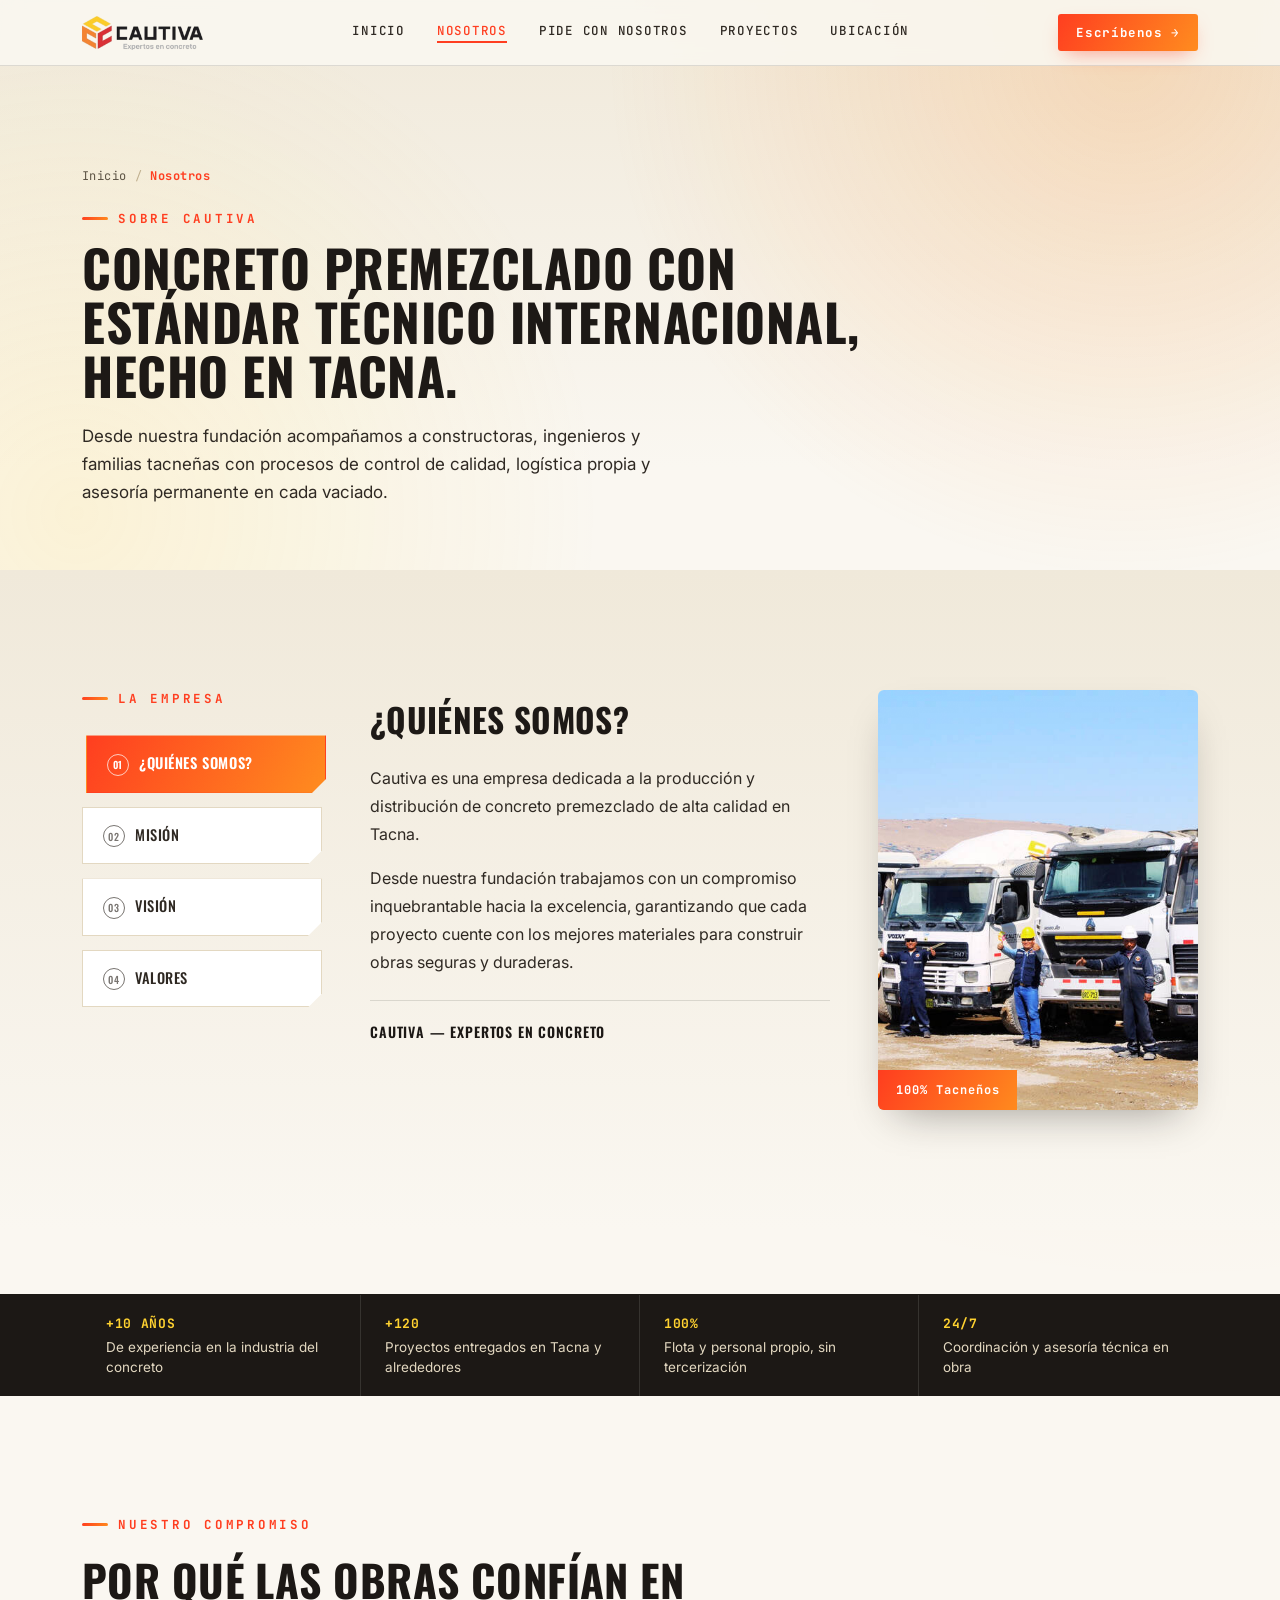
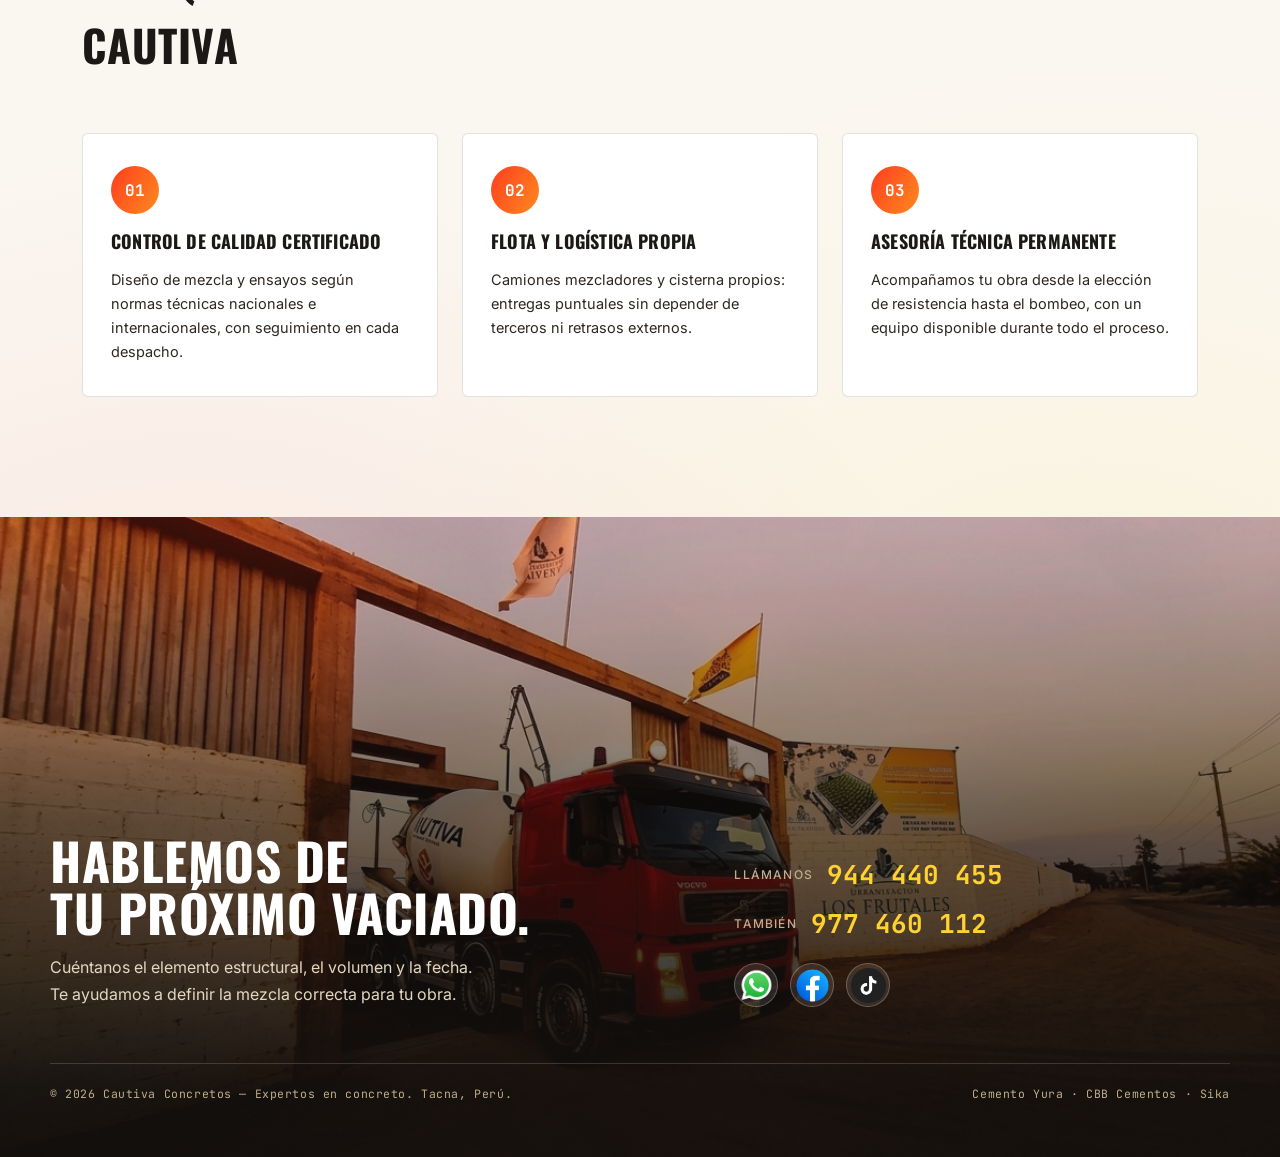
==== nosotros.html @ 6f12cfda "Add files via upload" ====
<!DOCTYPE html>
<html lang="es">
<head>
<meta charset="UTF-8">
<meta name="viewport" content="width=device-width, initial-scale=1.0">
<title>Nosotros | Cautiva Concretos — Expertos en concreto premezclado, Tacna</title>
<meta name="description" content="Conoce a Cautiva Concretos: más de una década produciendo y distribuyendo concreto premezclado en Tacna, con control de calidad, flota propia y asesoría técnica en obra.">
<!-- TODO: reemplaza con tu dominio real una vez publicado el sitio -->
<link rel="canonical" href="https://www.cautivaconcretos.com/nosotros.html">

<!-- Open Graph / redes sociales -->
<meta property="og:type" content="website">
<meta property="og:locale" content="es_PE">
<meta property="og:site_name" content="Cautiva Concretos">
<meta property="og:title" content="Nosotros | Cautiva Concretos — Expertos en concreto premezclado">
<meta property="og:description" content="Producción y distribución de concreto premezclado de alta calidad en Tacna, con control técnico permanente y flota propia.">
<meta property="og:image" content="https://www.cautivaconcretos.com/images/fleet.jpg">
<meta property="og:url" content="https://www.cautivaconcretos.com/nosotros.html">
<meta name="twitter:card" content="summary_large_image">

<link rel="preconnect" href="https://fonts.googleapis.com">
<link rel="preconnect" href="https://fonts.gstatic.com" crossorigin>
<link href="https://fonts.googleapis.com/css2?family=Oswald:wght@400;500;600;700&family=Inter:wght@400;500;600;700;800&family=JetBrains+Mono:wght@500;700&display=swap" rel="stylesheet">
<link rel="stylesheet" href="css/style.css">
<link rel="stylesheet" href="css/nosotros.css">

<!-- Datos estructurados: ayuda a Google a mostrar Cautiva como negocio local en resultados enriquecidos -->
<script type="application/ld+json">
{
  "@context": "https://schema.org",
  "@type": "LocalBusiness",
  "name": "Cautiva Concretos",
  "description": "Producción y distribución de concreto premezclado de alta calidad en Tacna, Perú.",
  "image": "https://www.cautivaconcretos.com/images/fleet.jpg",
  "telephone": "+51944440455",
  "areaServed": "Tacna, Perú",
  "address": {
    "@type": "PostalAddress",
    "addressLocality": "Tacna",
    "addressCountry": "PE"
  },
  "sameAs": [
    "https://www.facebook.com/profile.php?id=100084069887328",
    "https://www.tiktok.com/@cautiva_pe"
  ]
}
</script>
</head>

<body>
<header>
  <nav class="nav">
    <img class="logo-mark" src="images/nuevo logo.png" alt="Cautiva Concretos">
    <div class="nav-links">
      <a href="index.html">Inicio</a>
      <a href="nosotros.html" class="active">Nosotros</a>
      <a href="pedido.html">Pide con nosotros</a>
      <a href="proyectos.html">Proyectos</a>
      <a href="ubicacion.html">Ubicación</a>
    </div>
    <a class="nav-cta" href="https://wa.me/51944440455" target="_blank" rel="noopener">Escríbenos →</a>
  </nav>
</header>

<!-- HERO DE PÁGINA -->
<section class="page-hero">
  <div class="wrap">
    <div class="breadcrumb"><a href="index.html">Inicio</a> <span>/</span> <span>Nosotros</span></div>
    <div class="eyebrow">Sobre Cautiva</div>
    <h1>Concreto premezclado con estándar técnico internacional, hecho en Tacna.</h1>
    <p class="lead">Desde nuestra fundación acompañamos a constructoras, ingenieros y familias tacneñas con procesos de control de calidad, logística propia y asesoría permanente en cada vaciado.</p>
  </div>
</section>

<!-- SECCIÓN EMPRESA CON PESTAÑAS -->
<section id="quienes" class="empresa-section">
  <div class="wrap">
    <div class="empresa-grid">
      
      <!-- Menú lateral de pestañas -->
      <div class="empresa-tabs">
        <span class="eyebrow">La Empresa</span>
        <button class="tab-btn active" onclick="openTab(event, 'nosotros')"><span class="tab-num">01</span>¿Quiénes Somos?</button>
        <button class="tab-btn" onclick="openTab(event, 'mision')"><span class="tab-num">02</span>Misión</button>
        <button class="tab-btn" onclick="openTab(event, 'vision')"><span class="tab-num">03</span>Visión</button>
        <button class="tab-btn" onclick="openTab(event, 'valores')"><span class="tab-num">04</span>Valores</button>
      </div>

      <!-- Contenido de las pestañas -->
      <div class="empresa-content">
        
        <!-- Pestaña 1: Nosotros -->
        <div id="nosotros" class="tab-pane active">
          <h2>¿Quiénes somos?</h2>
          <p>Cautiva es una empresa dedicada a la producción y distribución de concreto premezclado de alta calidad en Tacna.</p>
          <p>Desde nuestra fundación trabajamos con un compromiso inquebrantable hacia la excelencia, garantizando que cada proyecto cuente con los mejores materiales para construir obras seguras y duraderas.</p>
          <div class="sign">Cautiva — Expertos en concreto</div>
        </div>

        <!-- Pestaña 2: Misión -->
        <div id="mision" class="tab-pane">
          <h2>Nuestra Misión</h2>
          <p>Nos especializamos en el suministro de concreto premezclado de la más alta calidad. Somos un aliado estratégico en cada proyecto, proporcionando materiales que garantizan la durabilidad y el éxito de tus construcciones.</p>
        </div>

        <!-- Pestaña 3: Visión -->
        <div id="vision" class="tab-pane">
          <h2>Nuestra Visión</h2>
          <p>Aspiramos a ser reconocidos como la mejor opción en concreto premezclado, superando las expectativas de nuestros clientes con productos de calidad, entregas puntuales y un compromiso sólido con la satisfacción.</p>
        </div>

        <!-- Pestaña 4: Valores -->
        <div id="valores" class="tab-pane">
          <h2>Nuestros Valores</h2>
          <ul class="valores-list-tab">
            <li><span>01</span> Responsabilidad</li>
            <li><span>02</span> Innovación</li>
            <li><span>03</span> Compromiso</li>
            <li><span>04</span> Calidad</li>
          </ul>
        </div>

      </div>

      <!-- Imagen fija al lado derecho -->
      <div class="empresa-image">
        <img src="images/fleet.jpg" alt="Flota de camiones Cautiva">
        <div class="tag-corner">100% Tacneños</div>
      </div>

    </div>
  </div>
</section>


<!-- CIFRAS -->
<div class="hero-strip">
  <div class="wrap">
    <div class="cell"><span class="num">+10 AÑOS</span><span class="txt">De experiencia en la industria del concreto</span></div>
    <div class="cell"><span class="num">+120</span><span class="txt">Proyectos entregados en Tacna y alrededores</span></div>
    <div class="cell"><span class="num">100%</span><span class="txt">Flota y personal propio, sin tercerización</span></div>
    <div class="cell"><span class="num">24/7</span><span class="txt">Coordinación y asesoría técnica en obra</span></div>
  </div>
</div>

<!-- POR QUÉ ELEGIRNOS -->
<section>
  <div class="wrap">
    <div class="section-head reveal">
      <div class="eyebrow">Nuestro compromiso</div>
      <h2>Por qué las obras confían en Cautiva</h2>
    </div>
    <div class="why-grid reveal">
      <div class="why-card">
        <div class="why-ico">01</div>
        <h3>Control de calidad certificado</h3>
        <p>Diseño de mezcla y ensayos según normas técnicas nacionales e internacionales, con seguimiento en cada despacho.</p>
      </div>
      <div class="why-card">
        <div class="why-ico">02</div>
        <h3>Flota y logística propia</h3>
        <p>Camiones mezcladores y cisterna propios: entregas puntuales sin depender de terceros ni retrasos externos.</p>
      </div>
      <div class="why-card">
        <div class="why-ico">03</div>
        <h3>Asesoría técnica permanente</h3>
        <p>Acompañamos tu obra desde la elección de resistencia hasta el bombeo, con un equipo disponible durante todo el proceso.</p>
      </div>
    </div>
  </div>
</section>

<!-- CONTACTO -->
<section class="contacto">
  <div class="bg"><img src="images/fondoo.jpg" alt="Equipo Cautiva en obra"></div>
  <div class="wrap contacto-inner">
    <div class="contacto-top reveal">
      <div>
        <h2>Hablemos de<br>tu próximo vaciado.</h2>
        <p class="lead">Cuéntanos el elemento estructural, el volumen y la fecha. Te ayudamos a definir la mezcla correcta para tu obra.</p>
      </div>
      <div class="phone-block">
        <div class="phone-line"><small>Llámanos</small>944 440 455</div>
        <div class="phone-line"><small>También</small>977 460 112</div>
        <div class="social-row">
          <a href="https://wa.me/51944440455" target="_blank" rel="noopener" aria-label="WhatsApp"><img src="images/whatsapp.png" alt=""></a>
          <a href="https://www.facebook.com/profile.php?id=100084069887328" aria-label="Facebook"><img src="images/facebook.webp" alt=""></a>
          <a href="https://www.tiktok.com/@cautiva_pe?is_from_webapp=1&sender_device=pc" aria-label="TikTok"><img src="images/tiktok.png" alt=""></a>
        </div>
      </div>
    </div>
    <div class="foot-rule">
      <span class="fmini">© <span id="year"></span> Cautiva Concretos — Expertos en concreto. Tacna, Perú.</span>
      <span class="fmini">Cemento Yura · CBB Cementos · Sika</span>
    </div>
  </div>
</section>

<script>
function openTab(evt, tabName) {
  var i, tabpane, tabbtn;
  
  tabpane = document.getElementsByClassName("tab-pane");
  for (i = 0; i < tabpane.length; i++) {
    tabpane[i].classList.remove("active");
  }
  
  tabbtn = document.getElementsByClassName("tab-btn");
  for (i = 0; i < tabbtn.length; i++) {
    tabbtn[i].classList.remove("active");
  }
  
  document.getElementById(tabName).classList.add("active");
  evt.currentTarget.classList.add("active");
}
</script>
<script src="js/main.js"></script>
</body>
</html>
---- css/style.css ----
:root {
  --paper: #FAF7F1;
  --concrete-100: #F0E9DA;
  --concrete-200: #E3D8C1;
  --concrete-400: #BFAE8C;
  --concrete-700: #5C5344;
  --charcoal: #1C1815;
  --charcoal-soft: #2E2822;
  --red: #FF3D1F;
  --red-dark: #D4290F;
  --orange: #FF8A1E;
  --yellow: #FFD230;
  --line: rgba(28,24,21,0.13);
  --shadow: 0 18px 40px -18px rgba(28,24,21,0.42);
  --brand-gradient: linear-gradient(120deg, var(--red) 0%, var(--orange) 100%);
}

* {
  box-sizing: border-box;
}

html {
  scroll-behavior: smooth;
}

body {
  margin: 0;
  position: relative;
  background:
    radial-gradient(circle at 10% 6%, rgba(255,210,48,0.16), transparent 32%),
    radial-gradient(circle at 92% 14%, rgba(255,138,30,0.14), transparent 34%),
    radial-gradient(circle at 15% 92%, rgba(255,61,31,0.10), transparent 30%),
    radial-gradient(circle at 85% 88%, rgba(255,210,48,0.12), transparent 30%),
    var(--paper);
  color: var(--charcoal);
  font-family: 'Inter', sans-serif;
  -webkit-font-smoothing: antialiased;
  overflow-x: hidden;
}

/* Grano simulado sobre toda la pagina */
body::after {
  content: '';
  position: fixed;
  inset: 0;
  pointer-events: none;
  z-index: 9999;
  opacity: 0.45;
  mix-blend-mode: overlay;
  background-image: url("data:image/svg+xml,%3Csvg xmlns='http://www.w3.org/2000/svg' width='140' height='140'%3E%3Cfilter id='n'%3E%3CfeTurbulence type='fractalNoise' baseFrequency='0.85' numOctaves='2' stitchTiles='stitch'/%3E%3CfeColorMatrix type='matrix' values='0 0 0 0 1  0 0 0 0 1  0 0 0 0 1  0 0 0 0.06 0'/%3E%3C/filter%3E%3Crect width='100%25' height='100%25' filter='url(%23n)'/%3E%3C/svg%3E");
}

h1, h2, h3, h4 {
  font-family: 'Oswald', sans-serif;
  text-transform: uppercase;
  letter-spacing: 0.01em;
  margin: 0;
  color: var(--charcoal);
}

p {
  line-height: 1.65;
  color: var(--charcoal-soft);
  margin: 0;
}

a {
  color: inherit;
  text-decoration: none;
}

img {
  max-width: 100%;
  display: block;
}

.mono {
  font-family: 'JetBrains Mono', monospace;
}

.wrap {
  max-width: 1180px;
  margin: 0 auto;
  padding: 0 32px;
}

.eyebrow {
  font-family: 'JetBrains Mono', monospace;
  font-size: 12.5px;
  font-weight: 700;
  letter-spacing: 0.22em;
  text-transform: uppercase;
  color: var(--red);
  display: flex;
  align-items: center;
  gap: 10px;
  margin-bottom: 14px;
}

.eyebrow::before {
  content: '';
  width: 26px;
  height: 3px;
  background: var(--brand-gradient);
  display: inline-block;
  border-radius: 2px;
}

/* Reveal on scroll */
.reveal {
  opacity: 0;
  transform: translateY(26px);
  transition: opacity 0.8s cubic-bezier(.2,.7,.2,1), transform 0.8s cubic-bezier(.2,.7,.2,1);
}

.reveal.in {
  opacity: 1;
  transform: translateY(0);
}

/* HEADER */
header {
  position: fixed;
  top: 0;
  left: 0;
  right: 0;
  z-index: 100;
  background: rgba(250,247,241,0.88);
  backdrop-filter: blur(10px);
  border-bottom: 1px solid var(--line);
  transition: background .3s ease;
}

.nav {
  display: flex;
  align-items: center;
  justify-content: space-between;
  padding: 14px 32px;
  max-width: 1180px;
  margin: 0 auto;
}

.nav .logo-mark {
  height: 34px;
}

.nav-links {
  display: flex;
  gap: 32px;
}

.nav-links a {
  font-family: 'JetBrains Mono', monospace;
  font-size: 12.5px;
  font-weight: 500;
  letter-spacing: 0.06em;
  text-transform: uppercase;
  color: var(--charcoal-soft);
  position: relative;
  padding-bottom: 4px;
}

.nav-links a::after {
  content: '';
  position: absolute;
  left: 0;
  bottom: 0;
  height: 2px;
  width: 0%;
  background: var(--red);
  transition: width .25s ease;
}

.nav-links a:hover {
  color: var(--red);
}

.nav-links a:hover::after {
  width: 100%;
}

.nav-cta {
  display: flex;
  align-items: center;
  gap: 8px;
  background: var(--brand-gradient);
  color: #fff !important;
  padding: 10px 18px;
  border-radius: 3px;
  font-family: 'JetBrains Mono', monospace;
  font-size: 12.5px;
  font-weight: 700;
  letter-spacing: 0.05em;
  box-shadow: 0 8px 20px -8px rgba(255,61,31,0.55);
  transition: transform .2s ease, box-shadow .2s ease, filter .2s ease;
}

.nav-cta:hover {
  transform: translateY(-1px);
  filter: brightness(1.08);
  box-shadow: 0 12px 24px -8px rgba(255,61,31,0.65);
}

.burger {
  display: none;
}

/* HERO */
.hero {
  position: relative;
  padding: 168px 0 0;
  background:
    radial-gradient(circle at 85% 12%, rgba(255,138,30,0.22), transparent 42%),
    radial-gradient(circle at 8% 85%, rgba(255,210,48,0.16), transparent 40%),
    linear-gradient(180deg, var(--concrete-100) 0%, var(--paper) 78%);
  overflow: hidden;
}

.hero-grid {
  display: grid;
  grid-template-columns: 1.05fr 0.95fr;
  align-items: center;
  gap: 24px;
}

.hero-tag {
  font-family: 'JetBrains Mono', monospace;
  font-size: 12.5px;
  font-weight: 700;
  letter-spacing: 0.22em;
  color: var(--red);
  text-transform: uppercase;
  display: flex;
  align-items: center;
  gap: 10px;
  margin-bottom: 22px;
}

.hero-tag::before {
  content: '';
  width: 26px;
  height: 3px;
  background: var(--brand-gradient);
  border-radius: 2px;
}

.hero h1 {
  font-size: clamp(2.6rem, 5.2vw, 4.5rem);
  line-height: 0.98;
  font-weight: 700;
  letter-spacing: 0;
}

.hero h1 em {
  font-style: normal;
  background: var(--brand-gradient);
  -webkit-background-clip: text;
  background-clip: text;
  color: transparent;
}

.hero p.lead {
  font-size: 18px;
  max-width: 480px;
  margin-top: 24px;
  color: var(--charcoal-soft);
}

.hero-ctas {
  display: flex;
  gap: 14px;
  margin-top: 36px;
  flex-wrap: wrap;
}

.btn {
  display: inline-flex;
  align-items: center;
  gap: 10px;
  padding: 15px 26px;
  font-family: 'JetBrains Mono', monospace;
  font-weight: 700;
  font-size: 13px;
  letter-spacing: 0.05em;
  text-transform: uppercase;
  border-radius: 3px;
  border: 1.5px solid var(--charcoal);
  transition: transform .2s ease, background .2s ease, color .2s ease, box-shadow .2s ease, filter .2s ease;
}

.btn-solid {
  background: var(--brand-gradient);
  border-color: transparent;
  color: #fff;
  box-shadow: 0 14px 30px -12px rgba(255,61,31,0.6);
}

.btn-solid:hover {
  transform: translateY(-2px);
  filter: brightness(1.08);
  box-shadow: 0 18px 34px -12px rgba(255,61,31,0.7);
}

.btn-ghost {
  background: transparent;
  color: var(--charcoal);
}

.btn-ghost:hover {
  transform: translateY(-2px);
  background: var(--charcoal);
  color: var(--paper);
  border-color: var(--charcoal);
}

.hero-visual {
  position: relative;
}

.hero-visual img {
  position: relative;
  z-index: 2;
  filter: drop-shadow(0 30px 30px rgba(28,24,21,0.38));
  transform: translateX(40px);
}

.hero-strip {
  margin-top: 64px;
  border-top: 1px solid var(--line);
  background: var(--charcoal);
}

.hero-strip .wrap {
  display: grid;
  grid-template-columns: repeat(4, 1fr);
}

.hero-strip .cell {
  padding: 20px 24px;
  border-right: 1px solid rgba(250,247,241,0.12);
  color: var(--concrete-100);
}

.hero-strip .cell:last-child {
  border-right: none;
}

.hero-strip .cell .num {
  font-family: 'JetBrains Mono', monospace;
  color: var(--yellow);
  font-weight: 700;
  font-size: 13px;
  letter-spacing: 0.05em;
  display: block;
  margin-bottom: 4px;
}

.hero-strip .cell .txt {
  font-size: 13.5px;
  color: var(--concrete-200);
}

/* SECCIONES EN GENERAL */
section {
  padding: 120px 0;
  position: relative;
}

.section-head {
  max-width: 640px;
  margin-bottom: 56px;
}

.section-head h2 {
  font-size: clamp(2rem, 3.4vw, 2.8rem);
}

/* QUIENES SOMOS */
.quienes {
  display: grid;
  grid-template-columns: 0.9fr 1.1fr;
  gap: 64px;
  align-items: center;
}

.quienes .frame {
  position: relative;
  border-radius: 4px;
  overflow: hidden;
}

.quienes .frame::before {
  content: '';
  position: absolute;
  inset: 0;
  border: 10px solid var(--paper);
  z-index: 2;
  pointer-events: none;
}

.quienes .frame img {
  width: 100%;
  height: 100%;
  object-fit: cover;
}

.quienes .tag-corner {
  position: absolute;
  bottom: -10px;
  left: -10px;
  background: var(--brand-gradient);
  color: #fff;
  padding: 14px 18px;
  font-family: 'JetBrains Mono', monospace;
  font-weight: 700;
  font-size: 12px;
  letter-spacing: 0.08em;
  z-index: 3;
  box-shadow: var(--shadow);
}

.quienes-copy p {
  font-size: 17px;
  margin-bottom: 18px;
}

.quienes-copy .sign {
  margin-top: 30px;
  padding-top: 24px;
  border-top: 1px solid var(--line);
  font-family: 'Oswald', sans-serif;
  font-size: 15px;
  letter-spacing: 0.05em;
  color: var(--charcoal);
  text-transform: uppercase;
  font-weight: 600;
}

/* MISIÓN, VISIÓN Y VALORES */
.mvv-band {
  position: relative;
  background: linear-gradient(160deg, var(--charcoal) 0%, #241E1A 100%);
  overflow: hidden;
}

.mvv-band::before {
  content: '';
  position: absolute;
  inset: 0;
  background-image:
    linear-gradient(rgba(250,247,241,0.05) 1px, transparent 1px),
    linear-gradient(90deg, rgba(250,247,241,0.05) 1px, transparent 1px);
  background-size: 38px 38px;
  pointer-events: none;
}

.mvv-band::after {
  content: '';
  position: absolute;
  top: 0;
  left: 0;
  right: 0;
  height: 5px;
  background: var(--brand-gradient);
}

.mvv-band .wrap {
  position: relative;
  z-index: 1;
}

.mvv-band .section-head h2 {
  color: var(--paper);
}

.mvv-band .eyebrow {
  color: var(--yellow);
}

.mvv-band .eyebrow::before {
  background: var(--yellow);
}

.mvv-grid {
  display: grid;
  grid-template-columns: repeat(3, 1fr);
  gap: 2px;
  background: rgba(250,247,241,0.1);
  border: 1px solid rgba(250,247,241,0.12);
}

.mvv-card {
  background: rgba(250,247,241,0.045);
  backdrop-filter: blur(3px);
  padding: 40px 34px;
  display: flex;
  flex-direction: column;
  gap: 16px;
  border-top: 3px solid transparent;
  transition: border-color .25s ease, background .25s ease;
}

.mvv-card:hover {
  border-top-color: var(--orange);
  background: rgba(250,247,241,0.08);
}

.mvv-card .idx {
  font-family: 'JetBrains Mono', monospace;
  font-size: 12px;
  color: var(--concrete-400);
  letter-spacing: 0.1em;
}

.mvv-card h3 {
  font-size: 22px;
  color: var(--paper);
}

.mvv-card p {
  font-size: 15px;
  color: var(--concrete-200);
}

.mvv-card .thumb {
  width: 100%;
  height: 150px;
  border-radius: 3px;
  overflow: hidden;
  margin-bottom: 6px;
}

.mvv-card .thumb img {
  width: 100%;
  height: 100%;
  object-fit: cover;
  transition: transform .5s ease;
}

.mvv-card:hover .thumb img {
  transform: scale(1.06);
}

.valores-list {
  list-style: none;
  margin: 0;
  padding: 0;
  display: flex;
  flex-direction: column;
  gap: 10px;
}

.valores-list li {
  font-family: 'JetBrains Mono', monospace;
  font-size: 13px;
  letter-spacing: 0.04em;
  padding: 10px 0;
  border-bottom: 1px dashed rgba(250,247,241,0.16);
  display: flex;
  align-items: center;
  justify-content: space-between;
  color: var(--concrete-200);
}

.valores-list li span.n {
  color: var(--yellow);
  font-weight: 700;
}

/* SERVICIOS */
.servicio-row {
  display: grid;
  grid-template-columns: 1fr 1fr;
  gap: 64px;
  align-items: center;
  margin-bottom: 96px;
}

.servicio-row:last-child {
  margin-bottom: 0;
}

.servicio-row.rev .img-col {
  order: 2;
}

.servicio-row.rev .txt-col {
  order: 1;
}

.servicio-row .img-col {
  position: relative;
}

.servicio-row .img-col img {
  border-radius: 4px;
  width: 100%;
  height: 380px;
  object-fit: cover;
}

.servicio-row .index-tag {
  position: absolute;
  top: -16px;
  right: -16px;
  background: var(--brand-gradient);
  color: #fff;
  font-family: 'JetBrains Mono', monospace;
  font-weight: 700;
  font-size: 15px;
  width: 56px;
  height: 56px;
  border-radius: 50%;
  display: flex;
  align-items: center;
  justify-content: center;
  box-shadow: 0 10px 24px -8px rgba(255,61,31,0.55);
}

.txt-col h3 {
  font-size: 28px;
  margin-bottom: 16px;
}

.txt-col p {
  font-size: 16px;
}

/* RESISTENCIA */
.resistencia {
  background: var(--charcoal);
  color: var(--paper);
  position: relative;
}

.resistencia::before {
  content: '';
  position: absolute;
  inset: 0;
  background-image:
    linear-gradient(rgba(250,247,241,0.05) 1px, transparent 1px),
    linear-gradient(90deg, rgba(250,247,241,0.05) 1px, transparent 1px);
  background-size: 38px 38px;
  pointer-events: none;
}

.resistencia::after {
  content: '';
  position: absolute;
  top: 0;
  left: 0;
  right: 0;
  height: 5px;
  background: var(--brand-gradient);
}

.resistencia .section-head h2 {
  color: var(--paper);
}

.resistencia .section-head p {
  color: var(--concrete-400);
}

.r-table {
  position: relative;
  z-index: 1;
  display: grid;
  grid-template-columns: repeat(4, 1fr);
  gap: 18px;
  align-items: end;
  margin-top: 20px;
}

.r-col {
  background: rgba(250,247,241,0.04);
  border: 1px solid rgba(250,247,241,0.14);
  border-top: 4px solid var(--yellow);
  padding: 22px 18px 26px;
  display: flex;
  flex-direction: column;
  gap: 14px;
  transition: transform .3s ease, border-color .3s ease, background .3s ease;
}

.r-col:hover {
  transform: translateY(-6px);
  background: rgba(250,247,241,0.08);
  border-top-color: var(--red);
}

.r-col .bar {
  width: 100%;
  background: linear-gradient(180deg, var(--yellow), var(--red));
  border-radius: 2px;
}

.r-col .kg {
  font-family: 'JetBrains Mono', monospace;
  font-size: 26px;
  font-weight: 700;
  color: var(--yellow);
}

.r-col .kg span {
  font-size: 13px;
  color: var(--concrete-400);
  font-weight: 500;
}

.r-col .app {
  font-size: 14.5px;
  color: var(--concrete-100);
  line-height: 1.5;
}

.r-col .label {
  font-family: 'JetBrains Mono', monospace;
  font-size: 11px;
  letter-spacing: 0.12em;
  color: var(--concrete-400);
  text-transform: uppercase;
}

/* PEDIDO */
#pedido {
  position: relative;
  background:
    radial-gradient(circle at 10% 12%, rgba(255,210,48,0.38), transparent 42%),
    radial-gradient(circle at 92% 8%, rgba(255,138,30,0.32), transparent 40%),
    radial-gradient(circle at 50% 105%, rgba(255,61,31,0.22), transparent 46%),
    var(--concrete-100);
  overflow: hidden;
}

#pedido::before {
  content: '';
  position: absolute;
  top: 0;
  left: 0;
  right: 0;
  height: 5px;
  background: var(--brand-gradient);
}

.pedido-grid {
  position: relative;
  z-index: 1;
  display: grid;
  grid-template-columns: 0.8fr 1.2fr;
  gap: 16px 48px;
}

.pedido-intro .ubi-fact .ico {
  background: var(--brand-gradient);
  color: #fff;
}

.señal-cautiva {
  grid-column: 1;
  grid-row: 2;
  display: flex;
  align-items: flex-end;
  justify-content: center;
}

.señal-cautiva .imagen-formulario {
  width: 100%;
  max-width: 380px;
  object-fit: contain;
  filter: drop-shadow(0 20px 24px rgba(28,24,21,0.3));
}
.pedido-intro {
  grid-column: 1 / -1;
}

.pedido-card {
  grid-column: 2;
  grid-row: 2;
  padding: 40px 38px 34px;
  display: flex;
  flex-direction: column;
  gap: 22px;
  align-self: start;
}

.pf-row {
  display: grid;
  grid-template-columns: 1fr 1fr;
  gap: 18px;
}

.pf-field {
  display: flex;
  flex-direction: column;
  gap: 8px;
}

.pf-field label {
  font-family: 'JetBrains Mono', monospace;
  font-size: 11.5px;
  letter-spacing: 0.06em;
  text-transform: uppercase;
  color: var(--charcoal-soft);
  font-weight: 700;
}

.pf-field input, .pf-field select, .pf-field textarea {
  font-family: 'Inter', sans-serif;
  font-size: 15px;
  color: var(--charcoal);
  background: #fff;
  border: 1.5px solid var(--concrete-200);
  border-radius: 3px;
  padding: 12px 14px;
  transition: border-color .2s ease, box-shadow .2s ease;
  width: 100%;
}

.pf-field textarea {
  min-height: 130px;
}

.pf-field input:focus, .pf-field select:focus, .pf-field textarea:focus {
  outline: none;
  border-color: var(--red);
  box-shadow: 0 0 0 3px rgba(255,61,31,0.14);
}

.pf-submit {
  justify-content: center;
  margin-top: 6px;
  width: 100%;
}

.pf-submit img {
  width: 22px;
  height: 22px;
  object-fit: contain;
  filter: none !important;
}

.señal-cautiva .imagen-formulario{
  width: 200%;
  max-width: 400px;
  height:500px;
}

.imagen-formulario {
  width: 300px;
  height: auto;
  position: relative;
  top: -90px; /* Muévela hacia arriba los píxeles que necesites */
}


.pf-note {
  font-family: 'JetBrains Mono', monospace;
  font-size: 11.5px;
  color: var(--concrete-700);
  text-align: center;
  letter-spacing: 0.02em;
}

.pf-field.pf-error input, .pf-field.pf-error select {
  border-color: var(--red);
  box-shadow: 0 0 0 3px rgba(255,61,31,0.14);
}

/* PROYECTOS */
.gallery {
  columns: 4 220px;
  column-gap: 14px;
}

.g-item {
  break-inside: avoid;
  margin-bottom: 14px;
  position: relative;
  border-radius: 3px;
  overflow: hidden;
  box-shadow: 0 1px 3px rgba(28,24,21,0.08);
}

.g-item img {
  width: 100%;
  display: block;
  transition: transform .5s ease;
}

.g-item:hover img {
  transform: scale(1.08);
}

.g-cap {
  position: absolute;
  left: 0;
  right: 0;
  bottom: 0;
  background: linear-gradient(0deg, rgba(28,24,21,0.9), transparent);
  color: #fff;
  padding: 26px 14px 12px;
  font-family: 'JetBrains Mono', monospace;
  font-size: 12px;
  letter-spacing: 0.04em;
  text-transform: uppercase;
  font-weight: 700;
}

/* COLABORADORES */
.colab-band {
  position: relative;
  background: var(--concrete-100);
  overflow: hidden;
}

.colab-band::before {
  content: '';
  position: absolute;
  inset: -15% -10%;
  background:
    radial-gradient(circle at 25% 20%, rgba(255,138,30,0.16), transparent 42%),
    radial-gradient(circle at 82% 78%, rgba(255,61,31,0.12), transparent 40%);
  pointer-events: none;
}

.colab-band .wrap {
  position: relative;
  z-index: 1;
}

.colab-flex {
  display: flex;
  align-items: center;
  justify-content: space-between;
  gap: 40px;
  flex-wrap: wrap;
}

.colab-logos {
  display: flex;
  gap: 44px;
  align-items: center;
  flex-wrap: wrap;
}

.colab-logos img {
  height: 100px;
  width: auto;
  filter: grayscale(45%);
  opacity: 0.9;
  transition: filter .25s ease, opacity .25s ease;
}

.colab-logos img:hover {
  filter: grayscale(0%);
  opacity: 1;
}

.colab-extra {
  display: flex;
  gap: 18px;
}

.colab-extra .chip {
  display: flex;
  align-items: center;
  gap: 12px;
  background: var(--paper);
  border: 1px solid var(--line);
  border-radius: 3px;
  padding: 10px 16px 10px 10px;
}

.colab-extra .chip img {
  width: 130px;
  height: 70px;
  object-fit: cover;
  border-radius: 2px;
}

.colab-extra .chip span {
  font-family: 'JetBrains Mono', monospace;
  font-size: 12px;
  letter-spacing: 0.03em;
}

/* UBICACIÓN */
.ubicacion-grid {
  display: grid;
  grid-template-columns: 0.8fr 1.2fr;
  gap: 56px;
  align-items: center;
}

.ubi-facts {
  display: flex;
  flex-direction: column;
  gap: 22px;
  margin-top: 28px;
}

.ubi-fact {
  display: flex;
  gap: 16px;
}

.ubi-fact .ico {
  width: 40px;
  height: 40px;
  border-radius: 50%;
  background: var(--brand-gradient);
  color: #fff;
  display: flex;
  align-items: center;
  justify-content: center;
  flex-shrink: 0;
  font-family: 'JetBrains Mono', monospace;
  font-weight: 700;
  font-size: 14px;
}

.ubi-fact h4 {
  font-size: 15px;
  text-transform: none;
  font-family: 'Inter', sans-serif;
  font-weight: 700;
  margin-bottom: 4px;
}

.ubi-fact p {
  font-size: 14.5px;
}

.map-frame {
  border-radius: 4px;
  overflow: hidden;
  border: 1px solid var(--line);
  box-shadow: var(--shadow);
}

.map-frame iframe {
  width: 100%;
  height: 380px;
  border: 0;
  display: block;
  filter: grayscale(15%) contrast(1.02);
}

.pedido-intro .ubi-fact h4 {
  color: var(--charcoal);
}

.pedido-intro .ubi-fact p {
  color: var(--charcoal-soft);
}

/* FOOTER / CONTACTO */
.contacto {
  position: relative;
  padding: 0;
  color: #fff;
  min-height: 640px;
  display: flex;
  align-items: flex-end;
}

.contacto .bg {
  position: absolute;
  inset: 0;
  z-index: 0;
}

.contacto .bg img {
  width: 100%;
  height: 100%;
  object-fit: cover;
}

.contacto .bg::after {
  content: '';
  position: absolute;
  inset: 0;
  background: linear-gradient(0deg, rgba(18,15,13,0.95) 10%, rgba(18,15,13,0.6) 55%, rgba(255,61,31,0.22));
}

.contacto-inner {
  position: relative;
  z-index: 1;
  width: 100%;
  padding: 90px 0 56px;
}

.contacto-top {
  display: grid;
  grid-template-columns: 1.3fr 1fr;
  gap: 40px;
  align-items: end;
}

.contacto h2 {
  color: #fff;
  font-size: clamp(2.2rem, 4vw, 3.2rem);
  line-height: 1.02;
}

.contacto p.lead {
  color: var(--concrete-200);
  max-width: 440px;
  margin-top: 16px;
  font-size: 16px;
}

.phone-block {
  display: flex;
  flex-direction: column;
  gap: 14px;
}

.phone-line {
  display: flex;
  align-items: center;
  gap: 14px;
  font-family: 'JetBrains Mono', monospace;
  font-size: 26px;
  font-weight: 700;
  color: var(--yellow);
}

.phone-line small {
  display: block;
  font-family: 'Inter', sans-serif;
  font-size: 12px;
  color: var(--concrete-400);
  font-weight: 500;
  text-transform: uppercase;
  letter-spacing: 0.1em;
}

.social-row {
  display: flex;
  gap: 12px;
  margin-top: 8px;
}

.social-row a {
  width: 44px;
  height: 44px;
  border-radius: 50%;
  display: flex;
  align-items: center;
  justify-content: center;
  background: rgba(250,247,241,0.1);
  border: 1px solid rgba(250,247,241,0.25);
  transition: background .2s ease, transform .2s ease, border-color .2s ease;
}

.social-row a:hover {
  background: var(--brand-gradient);
  transform: translateY(-3px);
  border-color: transparent;
}

.social-row img {
  width: 35px;
  height: 35px;
  filter: none;
}

.foot-rule {
  margin-top: 56px;
  padding-top: 22px;
  border-top: 1px solid rgba(250,247,241,0.16);
  display: flex;
  justify-content: space-between;
  align-items: center;
  flex-wrap: wrap;
  gap: 12px;
}

.foot-rule .fmini {
  font-family: 'JetBrains Mono', monospace;
  font-size: 11.5px;
  letter-spacing: 0.05em;
  color: var(--concrete-400);
}

/* MEDIA QUERIES */
@media (max-width: 900px) {
  .nav-links {
    display: none;
  }
  .hero-grid {
    grid-template-columns: 1fr;
  }
  .hero-visual {
    order: -1;
    max-width: 340px;
    margin: 0 auto;
  }
  .hero-strip .wrap {
    grid-template-columns: repeat(2, 1fr);
  }
  .hero-strip .cell:nth-child(2) {
    border-right: none;
  }
  .quienes {
    grid-template-columns: 1fr;
  }
  .pedido-grid {
    grid-template-columns: 1fr;
  }
  .pf-row {
    grid-template-columns: 1fr;
  }
  .pedido-card {
    padding: 28px 22px 24px;
  }
  .mvv-grid {
    grid-template-columns: 1fr;
  }
  .servicio-row, .servicio-row.rev {
    grid-template-columns: 1fr;
  }
  .servicio-row.rev .img-col, .servicio-row.rev .txt-col {
    order: 0;
  }
  .r-table {
    grid-template-columns: repeat(2, 1fr);
  }
  .gallery {
    columns: 2 160px;
  }
  .colab-flex {
    flex-direction: column;
    align-items: flex-start;
  }
  .ubicacion-grid {
    grid-template-columns: 1fr;
  }
  .contacto-top {
    grid-template-columns: 1fr;
  }
  section {
    padding: 80px 0;
  }
  .wrap {
    padding: 0 20px;
  }
}

@media (prefers-reduced-motion: reduce) {
  * {
    transition: none !important;
    animation: none !important;
  }
  .reveal {
    opacity: 1;
    transform: none;
  }
}

:focus-visible {
  outline: 2px solid var(--red);
  outline-offset: 3px;
}

/* El CSS de la sección Empresa (pestañas) vive únicamente en css/nosotros.css,
   ya que solo se usa en esa página. Ver ese archivo para editarlo. */

/* ================================
   PAGE HERO (encabezado de páginas internas: Nosotros, Proyectos...)
================================ */
.page-hero {
  position: relative;
  padding: 168px 0 64px;
  background:
    radial-gradient(circle at 88% 10%, rgba(255,138,30,0.20), transparent 42%),
    radial-gradient(circle at 6% 90%, rgba(255,210,48,0.14), transparent 40%),
    linear-gradient(180deg, var(--concrete-100) 0%, var(--paper) 82%);
  overflow: hidden;
}

.breadcrumb {
  font-family: 'JetBrains Mono', monospace;
  font-size: 12px;
  letter-spacing: 0.04em;
  color: var(--concrete-700);
  display: flex;
  align-items: center;
  gap: 8px;
  margin-bottom: 26px;
}

.breadcrumb a {
  color: var(--concrete-700);
  transition: color .2s ease;
}

.breadcrumb a:hover {
  color: var(--red);
}

.breadcrumb span {
  color: var(--concrete-400);
}

.breadcrumb span:last-child {
  color: var(--red);
  font-weight: 700;
}

.page-hero h1 {
  font-size: clamp(2.1rem, 4vw, 3.4rem);
  line-height: 1.05;
  font-weight: 700;
  max-width: 780px;
}

.page-hero .lead {
  font-size: 17px;
  max-width: 620px;
  margin-top: 20px;
}

/* ================================
   CHIPS DE FILTRO (usado en Proyectos)
================================ */
.filter-chips {
  display: flex;
  flex-wrap: wrap;
  gap: 10px;
  margin-bottom: 40px;
}

.filter-chip {
  font-family: 'JetBrains Mono', monospace;
  font-size: 12.5px;
  font-weight: 700;
  letter-spacing: 0.05em;
  text-transform: uppercase;
  background: #fff;
  border: 1.5px solid var(--concrete-200);
  color: var(--charcoal-soft);
  padding: 10px 18px;
  border-radius: 30px;
  cursor: pointer;
  transition: all .22s ease;
}

.filter-chip:hover {
  border-color: var(--red);
  color: var(--red);
}

.filter-chip.active {
  background: var(--brand-gradient);
  border-color: transparent;
  color: #fff;
  box-shadow: 0 8px 20px -10px rgba(255,61,31,0.55);
}

/* ================================
   TARJETAS "POR QUÉ ELEGIRNOS"
================================ */
.why-grid {
  display: grid;
  grid-template-columns: repeat(3, 1fr);
  gap: 24px;
}

.why-card {
  background: #fff;
  border: 1px solid var(--line);
  border-radius: 6px;
  padding: 32px 28px;
  display: flex;
  flex-direction: column;
  gap: 14px;
  transition: transform .25s ease, box-shadow .25s ease, border-color .25s ease;
}

.why-card:hover {
  transform: translateY(-6px);
  box-shadow: var(--shadow);
  border-color: transparent;
}

.why-card .why-ico {
  width: 48px;
  height: 48px;
  border-radius: 50%;
  background: var(--brand-gradient);
  color: #fff;
  display: flex;
  align-items: center;
  justify-content: center;
  font-family: 'JetBrains Mono', monospace;
  font-weight: 700;
  font-size: 16px;
}

.why-card h3 {
  font-size: 18px;
}

.why-card p {
  font-size: 14.5px;
}

/* Resaltar el link activo del menú según la página */
.nav-links a.active {
  color: var(--red);
}

.nav-links a.active::after {
  width: 100%;
}

@media (max-width: 900px) {
  .why-grid {
    grid-template-columns: 1fr;
  }
  .page-hero {
    padding: 140px 0 48px;
  }
}

/* ========================================================
   SECCIÓN DE BOTONES INTERACTIVOS (Navegación Rápida)
======================================================== */
.interactive-nav-section {
  padding: 80px 0 90px;
  position: relative;
  background: linear-gradient(180deg, rgba(240, 233, 218, 0.35) 0%, var(--paper) 100%);
}

.interactive-grid {
  display: grid;
  grid-template-columns: repeat(4, 1fr);
  gap: 24px;
}

/* Estado base uniforme para TODAS las tarjetas */
.interactive-card {
  --card-bg: #ffffff;
  --card-border: rgba(28, 24, 21, 0.1);
  --card-text: #1C1815;
  --card-desc: #5C5344;
  --card-cta: #FF3D1F;
  --card-stroke: #1C1815;
  --card-accent: #FF8A1E;
  --card-fill-subtle: rgba(28, 24, 21, 0.04);
  --card-wheel-fill: #ffffff;
  --card-dot: #FF8A1E;
  --card-dot-shadow: rgba(255, 138, 30, 0.5);
  --card-arrow-bg: rgba(28, 24, 21, 0.05);
  --card-arrow-color: #1C1815;
  --card-hover-line: var(--brand-gradient);
  --card-hover-shadow: 0 24px 46px -12px rgba(28, 24, 21, 0.18);

  position: relative;
  display: flex;
  flex-direction: column;
  justify-content: space-between;
  background: var(--card-bg);
  border-radius: 28px;
  border: 1.5px solid var(--card-border);
  padding: 26px 24px 22px;
  text-decoration: none;
  min-height: 290px;
  box-shadow: 0 10px 30px -10px rgba(28, 24, 21, 0.07);
  transition: transform 0.35s cubic-bezier(0.16, 1, 0.3, 1),
              box-shadow 0.35s cubic-bezier(0.16, 1, 0.3, 1),
              border-color 0.35s ease,
              background 0.35s ease;
  overflow: hidden;
  cursor: pointer;
}

.interactive-card::before {
  content: '';
  position: absolute;
  top: 0;
  left: 0;
  right: 0;
  height: 4px;
  background: transparent;
  transition: background 0.35s ease;
}

.interactive-card:hover {
  transform: translateY(-8px) scale(1.015);
  box-shadow: var(--card-hover-shadow);
}

.interactive-card:hover::before {
  background: var(--card-hover-line);
}

/* ========================================================
   CAMBIO DE COLOR EN HOVER SEGÚN CADA BOTÓN Y EL LOGO
======================================================== */

/* 1. PEDIDO: Se ilumina en Rojo Cautiva */
.interactive-card.card-pedido:hover {
  --card-bg: linear-gradient(135deg, #FF3D1F 0%, #D4290F 100%);
  --card-border: rgba(255, 61, 31, 0.4);
  --card-text: #ffffff;
  --card-desc: rgba(255, 255, 255, 0.94);
  --card-cta: #FFD230;
  --card-stroke: #ffffff;
  --card-accent: #FFD230;
  --card-fill-subtle: rgba(255, 255, 255, 0.22);
  --card-wheel-fill: #D4290F;
  --card-dot: #FFD230;
  --card-dot-shadow: rgba(255, 210, 48, 0.9);
  --card-arrow-bg: #ffffff;
  --card-arrow-color: #D4290F;
  --card-hover-line: #FFD230;
  --card-hover-shadow: 0 26px 52px -10px rgba(255, 61, 31, 0.65);
}

/* 2. PROYECTOS: Se ilumina en Naranja Cautiva */
.interactive-card.card-proyectos:hover {
  --card-bg: linear-gradient(135deg, #FF8A1E 0%, #E06D00 100%);
  --card-border: rgba(255, 138, 30, 0.45);
  --card-text: #ffffff;
  --card-desc: rgba(255, 255, 255, 0.94);
  --card-cta: #FFD230;
  --card-stroke: #ffffff;
  --card-accent: #FFD230;
  --card-fill-subtle: rgba(255, 255, 255, 0.22);
  --card-dot: #FFD230;
  --card-dot-shadow: rgba(255, 210, 48, 0.9);
  --card-arrow-bg: #ffffff;
  --card-arrow-color: #E06D00;
  --card-hover-line: #FFD230;
  --card-hover-shadow: 0 26px 52px -10px rgba(255, 138, 30, 0.65);
}

/* 3. NOSOTROS: Se ilumina en Rojo Carmesí Cautiva */
.interactive-card.card-nosotros:hover {
  --card-bg: linear-gradient(135deg, #E52E2E 0%, #B91C1C 100%);
  --card-border: rgba(229, 46, 46, 0.45);
  --card-text: #ffffff;
  --card-desc: rgba(255, 255, 255, 0.94);
  --card-cta: #FFD230;
  --card-stroke: #ffffff;
  --card-accent: #FFD230;
  --card-fill-subtle: rgba(255, 255, 255, 0.22);
  --card-dot: #FFD230;
  --card-dot-shadow: rgba(255, 210, 48, 0.9);
  --card-arrow-bg: #ffffff;
  --card-arrow-color: #B91C1C;
  --card-hover-line: #FFD230;
  --card-hover-shadow: 0 26px 52px -10px rgba(229, 46, 46, 0.65);
}

/* 4. UBICACIÓN: Se ilumina en Negro Carbón Cautiva con Oro */
.interactive-card.card-ubicacion:hover {
  --card-bg: linear-gradient(135deg, #1C1815 0%, #2E2822 100%);
  --card-border: rgba(255, 210, 48, 0.35);
  --card-text: #ffffff;
  --card-desc: rgba(255, 255, 255, 0.94);
  --card-cta: #FFD230;
  --card-stroke: #ffffff;
  --card-accent: #FF8A1E;
  --card-fill-subtle: rgba(255, 210, 48, 0.2);
  --card-dot: #FFD230;
  --card-dot-shadow: rgba(255, 210, 48, 0.9);
  --card-arrow-bg: #FFD230;
  --card-arrow-color: #1C1815;
  --card-hover-line: linear-gradient(90deg, #FFD230, #FF8A1E);
  --card-hover-shadow: 0 26px 52px -10px rgba(28, 24, 21, 0.65);
}

/* Encabezado interno de la tarjeta */
.interactive-card .card-head {
  display: flex;
  align-items: center;
  justify-content: space-between;
  margin-bottom: 12px;
}

.interactive-card .card-title {
  font-family: 'Oswald', sans-serif;
  font-size: 20px;
  font-weight: 700;
  letter-spacing: 0.06em;
  text-transform: uppercase;
  color: var(--card-text);
  margin: 0;
  transition: color 0.35s ease;
}

.interactive-card .card-indicators {
  display: flex;
  align-items: center;
  gap: 8px;
}

.interactive-card .card-dot {
  width: 9px;
  height: 9px;
  border-radius: 50%;
  background: var(--card-dot);
  box-shadow: 0 0 10px var(--card-dot-shadow);
  display: inline-block;
  transition: background 0.35s ease, box-shadow 0.35s ease;
}

.interactive-card .card-arrow {
  width: 28px;
  height: 28px;
  border-radius: 50%;
  background: var(--card-arrow-bg);
  color: var(--card-arrow-color);
  display: flex;
  align-items: center;
  justify-content: center;
  font-size: 13px;
  font-weight: 700;
  transition: transform 0.25s ease, background 0.35s ease, color 0.35s ease;
}

.interactive-card:hover .card-arrow {
  transform: translate(3px, -3px);
}

/* Área de ilustración vectorial SVG */
.interactive-card .card-graphic {
  display: flex;
  align-items: center;
  justify-content: center;
  flex: 1;
  padding: 18px 0;
}

.interactive-card .card-graphic svg {
  width: 100%;
  max-width: 140px;
  height: 120px;
  transition: transform 0.4s cubic-bezier(0.34, 1.56, 0.64, 1);
}

.interactive-card .card-graphic svg path,
.interactive-card .card-graphic svg circle,
.interactive-card .card-graphic svg line,
.interactive-card .card-graphic svg rect,
.interactive-card .card-graphic svg ellipse {
  transition: stroke 0.35s ease, fill 0.35s ease, opacity 0.35s ease;
}

.interactive-card:hover .card-graphic svg {
  transform: scale(1.1) translateY(-4px);
}

/* Pie de la tarjeta */
.interactive-card .card-foot {
  margin-top: 8px;
  padding-top: 14px;
  border-top: 1px solid rgba(28, 24, 21, 0.08);
  display: flex;
  align-items: center;
  justify-content: space-between;
  transition: border-color 0.35s ease;
}

.interactive-card:hover .card-foot {
  border-top-color: rgba(255, 255, 255, 0.25);
}

.interactive-card .card-desc {
  font-size: 13px;
  color: var(--card-desc);
  font-weight: 500;
  line-height: 1.35;
  transition: color 0.35s ease;
}

.interactive-card .card-cta-label {
  font-family: 'JetBrains Mono', monospace;
  font-size: 11px;
  font-weight: 700;
  text-transform: uppercase;
  letter-spacing: 0.05em;
  color: var(--card-cta);
  display: flex;
  align-items: center;
  gap: 4px;
  white-space: nowrap;
  transition: color 0.35s ease;
}

/* Responsive */
@media (max-width: 1024px) {
  .interactive-grid {
    grid-template-columns: repeat(2, 1fr);
    gap: 20px;
  }
}

@media (max-width: 580px) {
  .interactive-grid {
    grid-template-columns: 1fr;
    gap: 16px;
  }
  .interactive-card {
    min-height: 250px;
    padding: 20px;
  }
}
---- css/nosotros.css ----
/* Layout de la sección Empresa */
/* ================================
   SECCIÓN EMPRESA - Pestañas
================================ */
.empresa-section {
  background: linear-gradient(180deg, var(--concrete-100) 0%, var(--paper) 100%);
}

.empresa-grid {
  display: grid;
  grid-template-columns: 240px 1fr 320px;
  gap: 48px;
  align-items: start;
  
}

/* Columna de pestañas */
.empresa-tabs {
  display: flex;
  flex-direction: column;
  gap: 14px;
  position: sticky;
  top: 110px;
}

.tab-btn {
  position: relative;
  background: #fff;
  border: 1.5px solid var(--concrete-200);
  clip-path: polygon(0 0, 100% 0, 100% calc(100% - 14px), calc(100% - 14px) 100%, 0 100%);
  padding: 16px 20px;
  font-family: 'Oswald', sans-serif;
  font-size: 14.5px;
  font-weight: 500;
  letter-spacing: 0.04em;
  text-transform: uppercase;
  color: var(--charcoal-soft);
  text-align: left;
  cursor: pointer;
  transition: transform .25s ease, border-color .25s ease, color .25s ease, background .25s ease, box-shadow .25s ease;
}

.tab-num {
  display: inline-flex;
  align-items: center;
  justify-content: center;
  width: 22px;
  height: 22px;
  border-radius: 50%;
  border: 1.5px solid currentColor;
  font-size: 10px;
  margin-right: 10px;
  opacity: 0.65;
  transition: opacity .25s ease;
}

.tab-btn.active .tab-num {
  border-color: rgba(255,255,255,0.7);
  opacity: 1;
}

.tab-btn:hover {
  border-color: var(--red);
  color: var(--red);
  transform: translateX(4px);
}

.tab-btn.active {
  background: var(--brand-gradient);
  border-color: transparent;
  color: #fff;
  font-weight: 600;
  box-shadow: 0 10px 24px -10px rgba(255,61,31,0.55);
  transform: translateX(4px);
}

/* Panel de contenido */
.empresa-content {
  max-width: 560px;
  padding-top: 4px;
}

.tab-pane {
  display: none;
}

.tab-pane.active {
  display: block;
  animation: fadeIn 0.4s ease;
}

.tab-pane h2 {
  font-size: clamp(1.9rem, 2.6vw, 2.4rem);
  margin-bottom: 20px;
}

.tab-pane p {
  font-size: 16px;
  line-height: 1.75;
  margin-bottom: 16px;
  max-width: 52ch;
}

.tab-pane .sign {
  margin-top: 24px;
  padding-top: 20px;
  border-top: 1px solid var(--line);
  font-family: 'Oswald', sans-serif;
  font-size: 14px;
  letter-spacing: 0.06em;
  color: var(--charcoal);
  text-transform: uppercase;
  font-weight: 600;
}

/* Lista de valores */
.valores-list-tab {
  list-style: none;
  padding: 0;
  margin: 0;
  display: flex;
  flex-direction: column;
  gap: 4px;
}

.valores-list-tab li:hover {
  padding-left: 8px;
  color: var(--charcoal);
}

.valores-list-tab li span {
  color: var(--red);
  font-weight: 700;
  font-size: 13px;
  min-width: 22px;
}

/* Imagen lateral fija */
.empresa-image {
  position: relative;
  border-radius: 6px;
  overflow: hidden;
  box-shadow: var(--shadow);
}

.empresa-image img {
  width: 100%;
  height: 420px;
  object-fit: cover;
}

.empresa-image .tag-corner {
  position: absolute;
  bottom: 0;
  left: 0;
  background: var(--brand-gradient);
  color: #fff;
  padding: 12px 18px;
  font-family: 'JetBrains Mono', monospace;
  font-weight: 700;
  font-size: 12px;
  letter-spacing: 0.08em;
}

@keyframes fadeIn {
  from { opacity: 0; transform: translateY(8px); }
  to { opacity: 1; transform: translateY(0); }
}

@media (max-width: 900px) {
  .empresa-grid {
    grid-template-columns: 1fr;
  }
  .empresa-tabs {
    position: static;
    flex-direction: row;
    flex-wrap: wrap;
  }
  .tab-btn {
    flex: 1 1 auto;
    clip-path: none;
  }
  .empresa-content {
    max-width: 100%;
  }
}


.señal-cautiva{
  transform: scaleX(-1);
  margin-bottom: - 72px;
  pointer-events: none;
  z-index: 2;
  
}
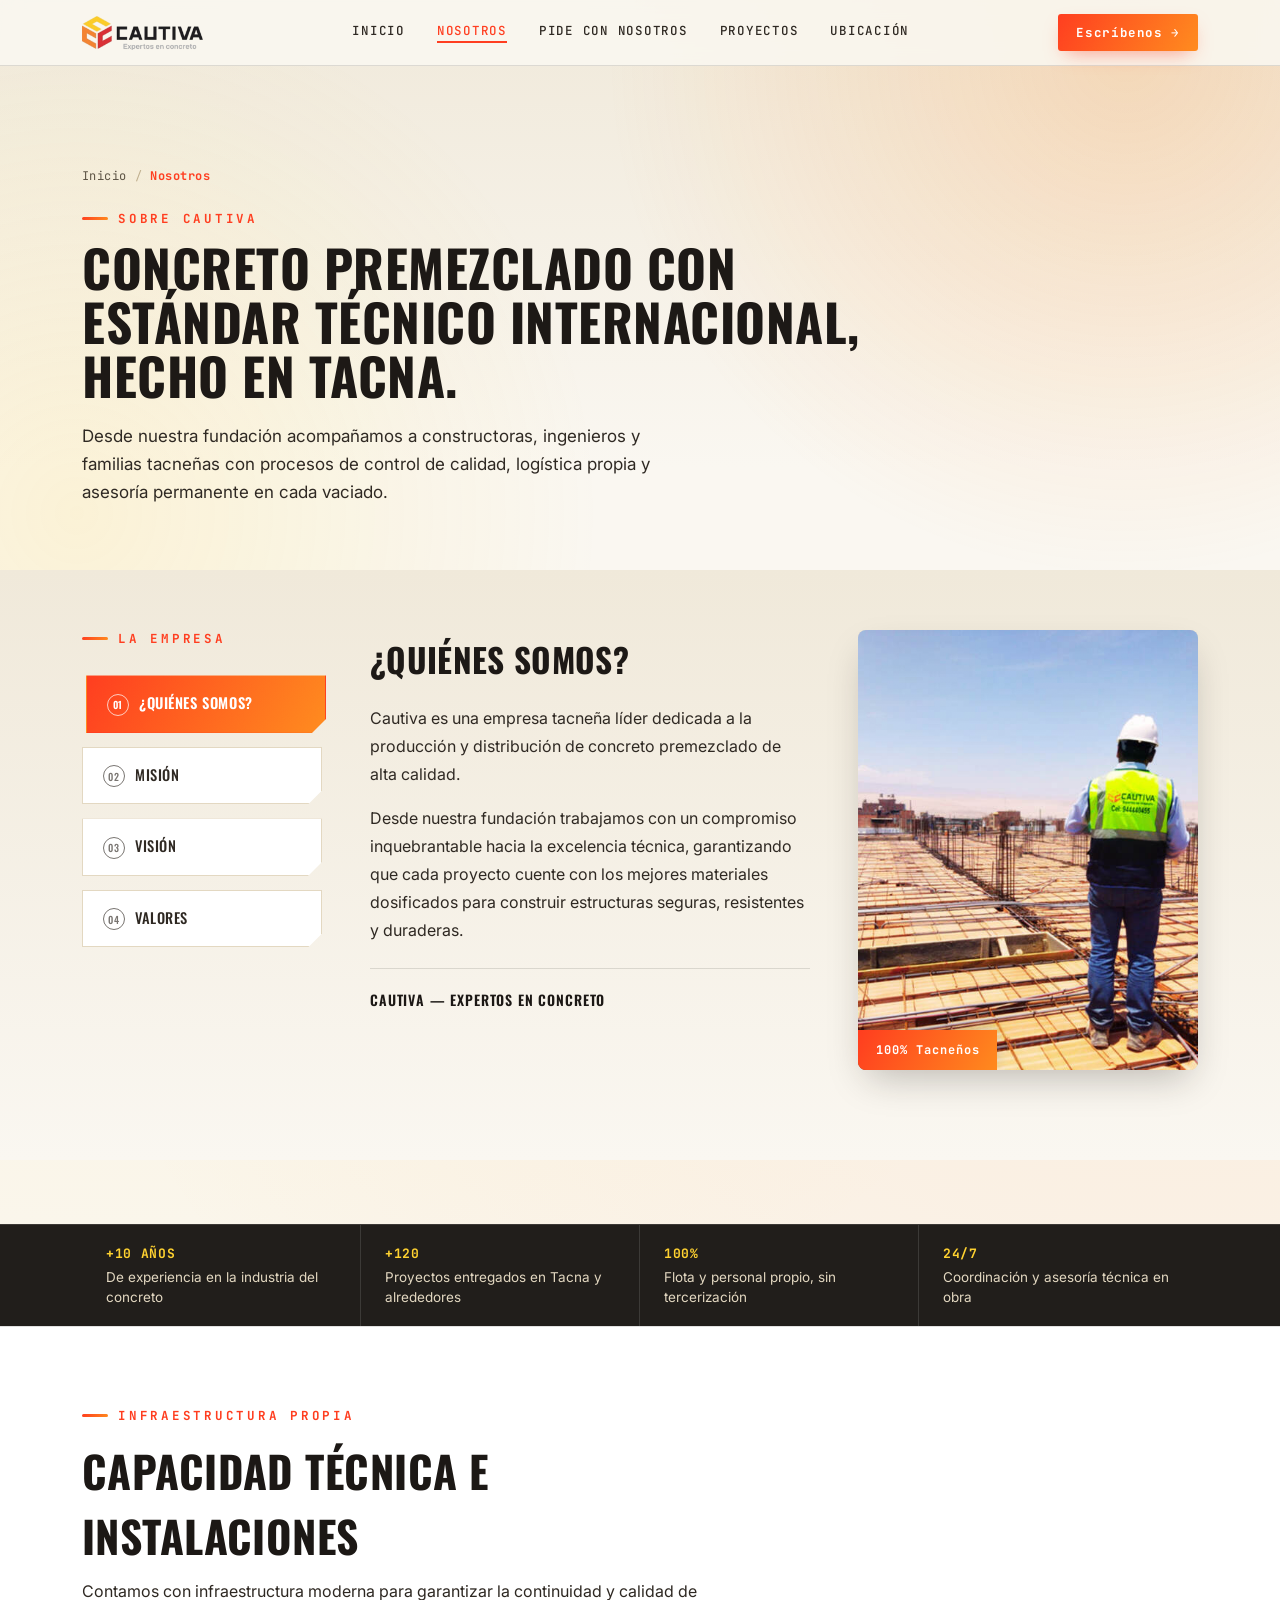
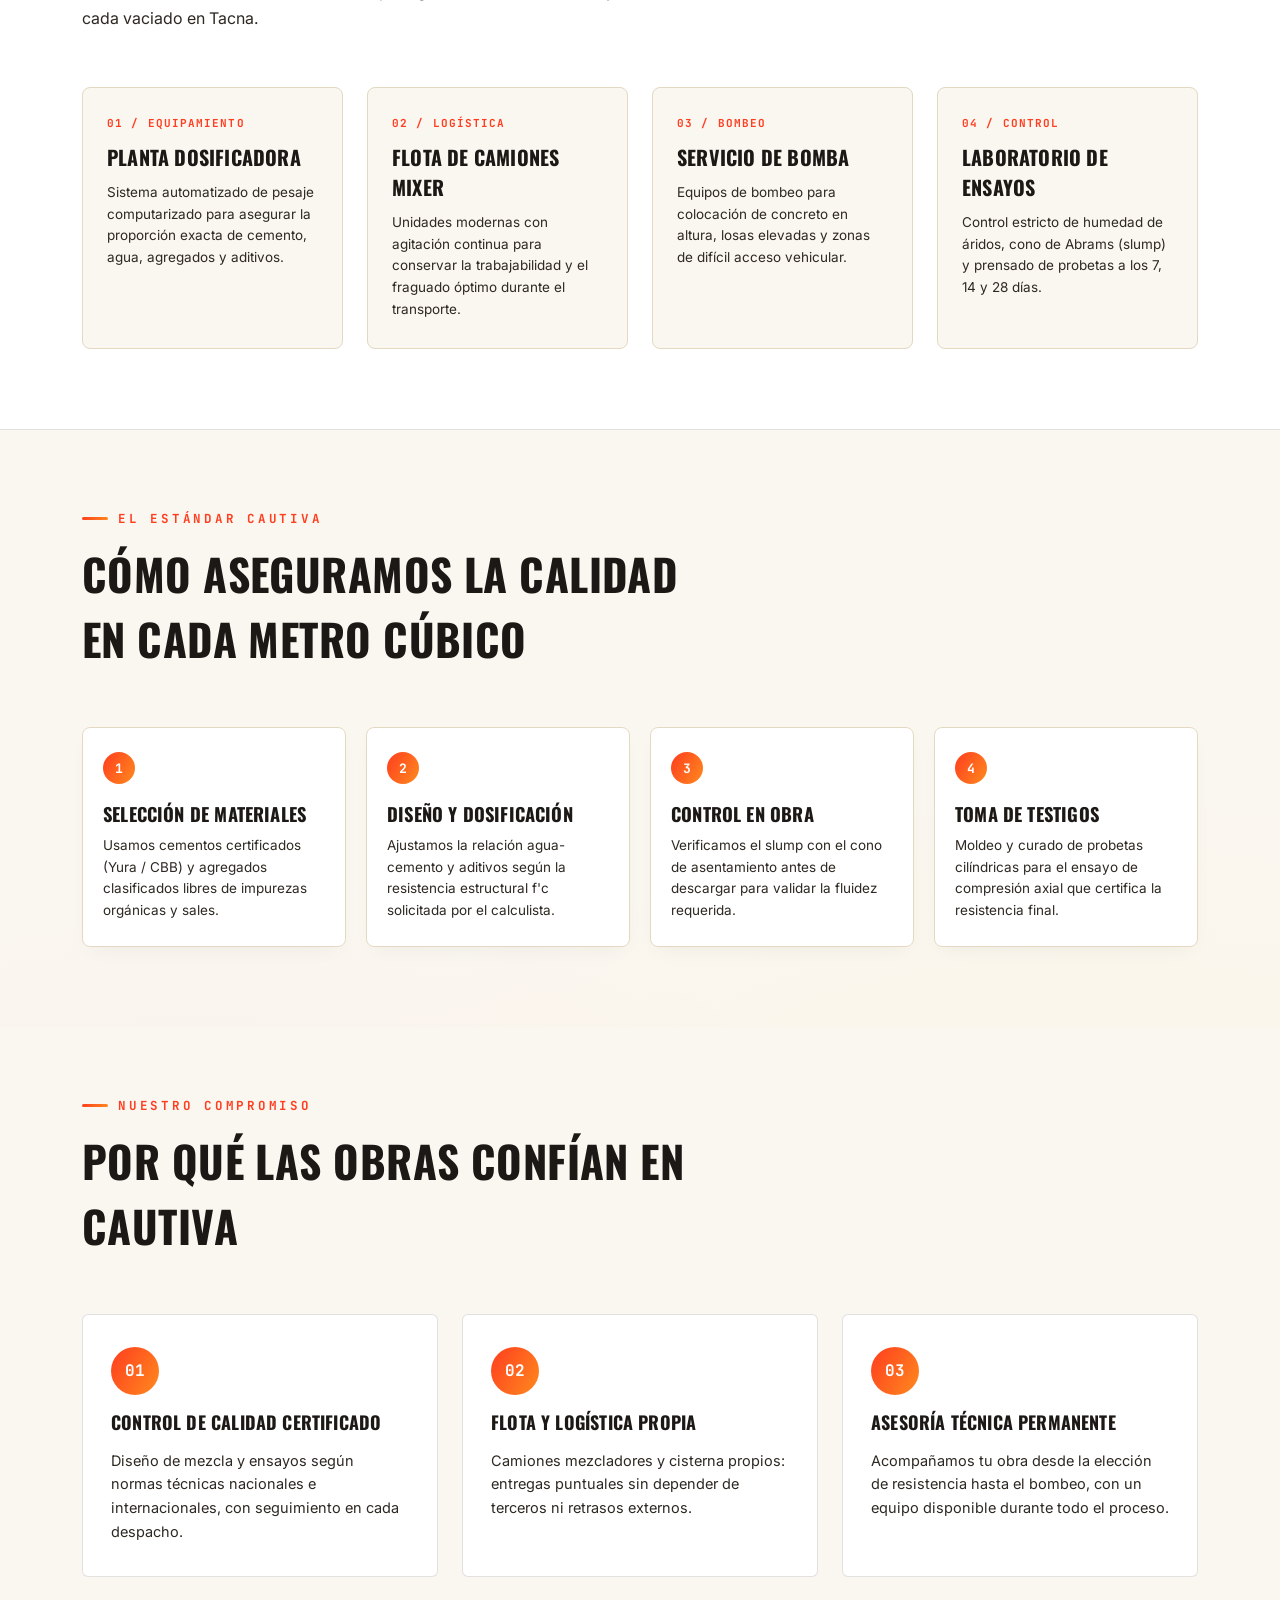
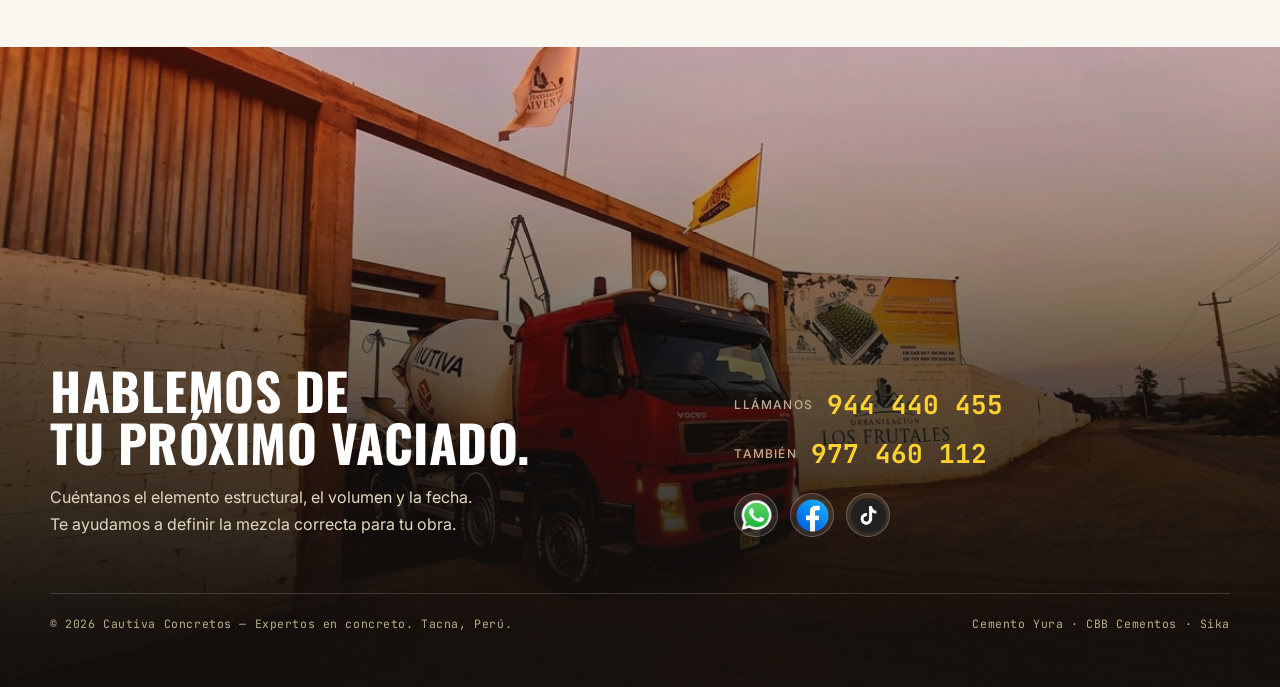
==== commit 58737e46: "Cautiva Web Avance" ====
--- a/nosotros.html
+++ b/nosotros.html
@@ -5,7 +5,6 @@
 <meta name="viewport" content="width=device-width, initial-scale=1.0">
 <title>Nosotros | Cautiva Concretos — Expertos en concreto premezclado, Tacna</title>
 <meta name="description" content="Conoce a Cautiva Concretos: más de una década produciendo y distribuyendo concreto premezclado en Tacna, con control de calidad, flota propia y asesoría técnica en obra.">
-<!-- TODO: reemplaza con tu dominio real una vez publicado el sitio -->
 <link rel="canonical" href="https://www.cautivaconcretos.com/nosotros.html">
 
 <!-- Open Graph / redes sociales -->
@@ -14,7 +13,7 @@
 <meta property="og:site_name" content="Cautiva Concretos">
 <meta property="og:title" content="Nosotros | Cautiva Concretos — Expertos en concreto premezclado">
 <meta property="og:description" content="Producción y distribución de concreto premezclado de alta calidad en Tacna, con control técnico permanente y flota propia.">
-<meta property="og:image" content="https://www.cautivaconcretos.com/images/fleet.jpg">
+<meta property="og:image" content="https://www.cautivaconcretos.com/images/1.jpg">
 <meta property="og:url" content="https://www.cautivaconcretos.com/nosotros.html">
 <meta name="twitter:card" content="summary_large_image">
 
@@ -24,14 +23,14 @@
 <link rel="stylesheet" href="css/style.css">
 <link rel="stylesheet" href="css/nosotros.css">
 
-<!-- Datos estructurados: ayuda a Google a mostrar Cautiva como negocio local en resultados enriquecidos -->
+<!-- Datos estructurados -->
 <script type="application/ld+json">
 {
   "@context": "https://schema.org",
   "@type": "LocalBusiness",
   "name": "Cautiva Concretos",
   "description": "Producción y distribución de concreto premezclado de alta calidad en Tacna, Perú.",
-  "image": "https://www.cautivaconcretos.com/images/fleet.jpg",
+  "image": "https://www.cautivaconcretos.com/images/1.jpg",
   "telephone": "+51944440455",
   "areaServed": "Tacna, Perú",
   "address": {
@@ -92,46 +91,49 @@
         <!-- Pestaña 1: Nosotros -->
         <div id="nosotros" class="tab-pane active">
           <h2>¿Quiénes somos?</h2>
-          <p>Cautiva es una empresa dedicada a la producción y distribución de concreto premezclado de alta calidad en Tacna.</p>
-          <p>Desde nuestra fundación trabajamos con un compromiso inquebrantable hacia la excelencia, garantizando que cada proyecto cuente con los mejores materiales para construir obras seguras y duraderas.</p>
+          <p>Cautiva es una empresa tacneña líder dedicada a la producción y distribución de concreto premezclado de alta calidad.</p>
+          <p>Desde nuestra fundación trabajamos con un compromiso inquebrantable hacia la excelencia técnica, garantizando que cada proyecto cuente con los mejores materiales dosificados para construir estructuras seguras, resistentes y duraderas.</p>
           <div class="sign">Cautiva — Expertos en concreto</div>
         </div>
 
         <!-- Pestaña 2: Misión -->
         <div id="mision" class="tab-pane">
           <h2>Nuestra Misión</h2>
-          <p>Nos especializamos en el suministro de concreto premezclado de la más alta calidad. Somos un aliado estratégico en cada proyecto, proporcionando materiales que garantizan la durabilidad y el éxito de tus construcciones.</p>
+          <p>Suministrar concreto premezclado con los más altos estándares de calidad, resistencia y puntualidad en Tacna.</p>
+          <p>Nos convertimos en un aliado estratégico para constructores, maestros de obra y desarrolladores, ofreciendo asesoría técnica integral antes, durante y después de cada vaciado.</p>
         </div>
 
         <!-- Pestaña 3: Visión -->
         <div id="vision" class="tab-pane">
           <h2>Nuestra Visión</h2>
-          <p>Aspiramos a ser reconocidos como la mejor opción en concreto premezclado, superando las expectativas de nuestros clientes con productos de calidad, entregas puntuales y un compromiso sólido con la satisfacción.</p>
+          <p>Consolidarnos como la empresa referente y preferida de concreto premezclado en el sur del país, reconocidos por nuestra capacidad técnica, innovación en procesos, flota propia moderna y satisfacción de nuestros clientes.</p>
         </div>
 
         <!-- Pestaña 4: Valores -->
         <div id="valores" class="tab-pane">
           <h2>Nuestros Valores</h2>
           <ul class="valores-list-tab">
-            <li><span>01</span> Responsabilidad</li>
-            <li><span>02</span> Innovación</li>
-            <li><span>03</span> Compromiso</li>
-            <li><span>04</span> Calidad</li>
+            <li><span>01</span> Responsabilidad y puntualidad en cada despacho</li>
+            <li><span>02</span> Innovación constante en formulaciones de mezcla</li>
+            <li><span>03</span> Compromiso absoluto con la seguridad estructural</li>
+            <li><span>04</span> Calidad certificada bajo normas NTP y ASTM</li>
           </ul>
         </div>
 
       </div>
 
-      <!-- Imagen fija al lado derecho -->
+      <!-- Imagen dinámica al lado derecho según la pestaña activa -->
       <div class="empresa-image">
-        <img src="images/fleet.jpg" alt="Flota de camiones Cautiva">
+        <img id="img-nosotros" class="empresa-img active" src="images/1.jpg" alt="¿Quiénes Somos? — Cautiva Concretos">
+        <img id="img-mision" class="empresa-img" src="images/2.jpg" alt="Nuestra Misión — Cautiva Concretos">
+        <img id="img-vision" class="empresa-img" src="images/5.jpg" alt="Nuestra Visión — Cautiva Concretos">
+        <img id="img-valores" class="empresa-img" src="images/4.jpg" alt="Nuestros Valores — Cautiva Concretos">
         <div class="tag-corner">100% Tacneños</div>
       </div>
 
     </div>
   </div>
 </section>
-
 
 <!-- CIFRAS -->
 <div class="hero-strip">
@@ -143,14 +145,87 @@
   </div>
 </div>
 
+<!-- NUESTRA PLANTA Y CAPACIDAD TÉCNICA -->
+<section class="capacidad-section">
+  <div class="wrap">
+    <div class="section-head reveal in">
+      <div class="eyebrow">Infraestructura Propia</div>
+      <h2>Capacidad Técnica e Instalaciones</h2>
+      <p style="margin-top:10px;">Contamos con infraestructura moderna para garantizar la continuidad y calidad de cada vaciado en Tacna.</p>
+    </div>
+
+    <div class="capacidad-grid reveal in">
+      <div class="capacidad-card">
+        <div class="capacidad-num">01 / EQUIPAMIENTO</div>
+        <h3>Planta Dosificadora</h3>
+        <p>Sistema automatizado de pesaje computarizado para asegurar la proporción exacta de cemento, agua, agregados y aditivos.</p>
+      </div>
+
+      <div class="capacidad-card">
+        <div class="capacidad-num">02 / LOGÍSTICA</div>
+        <h3>Flota de Camiones Mixer</h3>
+        <p>Unidades modernas con agitación continua para conservar la trabajabilidad y el fraguado óptimo durante el transporte.</p>
+      </div>
+
+      <div class="capacidad-card">
+        <div class="capacidad-num">03 / BOMBEO</div>
+        <h3>Servicio de Bomba</h3>
+        <p>Equipos de bombeo para colocación de concreto en altura, losas elevadas y zonas de difícil acceso vehicular.</p>
+      </div>
+
+      <div class="capacidad-card">
+        <div class="capacidad-num">04 / CONTROL</div>
+        <h3>Laboratorio de Ensayos</h3>
+        <p>Control estricto de humedad de áridos, cono de Abrams (slump) y prensado de probetas a los 7, 14 y 28 días.</p>
+      </div>
+    </div>
+  </div>
+</section>
+
+<!-- PROCESO DE CALIDAD EN 4 PASOS -->
+<section class="proceso-section">
+  <div class="wrap">
+    <div class="section-head reveal in">
+      <div class="eyebrow">El Estándar Cautiva</div>
+      <h2>Cómo Aseguramos la Calidad en Cada Metro Cúbico</h2>
+    </div>
+
+    <div class="proceso-grid reveal in">
+      <div class="proceso-step">
+        <div class="proceso-badge">1</div>
+        <h4>Selección de Materiales</h4>
+        <p>Usamos cementos certificados (Yura / CBB) y agregados clasificados libres de impurezas orgánicas y sales.</p>
+      </div>
+
+      <div class="proceso-step">
+        <div class="proceso-badge">2</div>
+        <h4>Diseño y Dosificación</h4>
+        <p>Ajustamos la relación agua-cemento y aditivos según la resistencia estructural f'c solicitada por el calculista.</p>
+      </div>
+
+      <div class="proceso-step">
+        <div class="proceso-badge">3</div>
+        <h4>Control en Obra</h4>
+        <p>Verificamos el slump con el cono de asentamiento antes de descargar para validar la fluidez requerida.</p>
+      </div>
+
+      <div class="proceso-step">
+        <div class="proceso-badge">4</div>
+        <h4>Toma de Testigos</h4>
+        <p>Moldeo y curado de probetas cilíndricas para el ensayo de compresión axial que certifica la resistencia final.</p>
+      </div>
+    </div>
+  </div>
+</section>
+
 <!-- POR QUÉ ELEGIRNOS -->
-<section>
-  <div class="wrap">
-    <div class="section-head reveal">
+<section style="background: var(--paper); padding: 70px 0;">
+  <div class="wrap">
+    <div class="section-head reveal in">
       <div class="eyebrow">Nuestro compromiso</div>
       <h2>Por qué las obras confían en Cautiva</h2>
     </div>
-    <div class="why-grid reveal">
+    <div class="why-grid reveal in">
       <div class="why-card">
         <div class="why-ico">01</div>
         <h3>Control de calidad certificado</h3>
@@ -174,7 +249,7 @@
 <section class="contacto">
   <div class="bg"><img src="images/fondoo.jpg" alt="Equipo Cautiva en obra"></div>
   <div class="wrap contacto-inner">
-    <div class="contacto-top reveal">
+    <div class="contacto-top reveal in">
       <div>
         <h2>Hablemos de<br>tu próximo vaciado.</h2>
         <p class="lead">Cuéntanos el elemento estructural, el volumen y la fecha. Te ayudamos a definir la mezcla correcta para tu obra.</p>
@@ -184,8 +259,8 @@
         <div class="phone-line"><small>También</small>977 460 112</div>
         <div class="social-row">
           <a href="https://wa.me/51944440455" target="_blank" rel="noopener" aria-label="WhatsApp"><img src="images/whatsapp.png" alt=""></a>
-          <a href="https://www.facebook.com/profile.php?id=100084069887328" aria-label="Facebook"><img src="images/facebook.webp" alt=""></a>
-          <a href="https://www.tiktok.com/@cautiva_pe?is_from_webapp=1&sender_device=pc" aria-label="TikTok"><img src="images/tiktok.png" alt=""></a>
+          <a href="https://www.facebook.com/profile.php?id=100084069887328" target="_blank" rel="noopener" aria-label="Facebook"><img src="images/facebook.webp" alt=""></a>
+          <a href="https://www.tiktok.com/@cautiva_pe?is_from_webapp=1&sender_device=pc" target="_blank" rel="noopener" aria-label="TikTok"><img src="images/tiktok.png" alt=""></a>
         </div>
       </div>
     </div>
@@ -198,7 +273,7 @@
 
 <script>
 function openTab(evt, tabName) {
-  var i, tabpane, tabbtn;
+  var i, tabpane, tabbtn, tabimg;
   
   tabpane = document.getElementsByClassName("tab-pane");
   for (i = 0; i < tabpane.length; i++) {
@@ -209,9 +284,21 @@
   for (i = 0; i < tabbtn.length; i++) {
     tabbtn[i].classList.remove("active");
   }
+
+  tabimg = document.getElementsByClassName("empresa-img");
+  for (i = 0; i < tabimg.length; i++) {
+    tabimg[i].classList.remove("active");
+  }
   
-  document.getElementById(tabName).classList.add("active");
-  evt.currentTarget.classList.add("active");
+  var targetPane = document.getElementById(tabName);
+  if (targetPane) targetPane.classList.add("active");
+
+  var targetImg = document.getElementById("img-" + tabName);
+  if (targetImg) targetImg.classList.add("active");
+
+  if (evt && evt.currentTarget) {
+    evt.currentTarget.classList.add("active");
+  }
 }
 </script>
 <script src="js/main.js"></script>
--- a/css/style.css
+++ b/css/style.css
@@ -208,19 +208,67 @@
 /* HERO */
 .hero {
   position: relative;
-  padding: 168px 0 0;
+  padding: 160px 0 0;
+  background: #14100E;
+  overflow: hidden;
+}
+
+/* Video Background Full Width & Height */
+.hero-video-bg {
+  position: absolute;
+  top: 0;
+  left: 0;
+  width: 100%;
+  height: 100%;
+  overflow: hidden;
+  z-index: 0;
+  pointer-events: none;
+}
+
+.hero-video-bg video {
+  position: absolute;
+  top: 50%;
+  left: 50%;
+  width: 100%;
+  height: 100%;
+  object-fit: cover;
+  transform: translate(-50%, -50%);
+  filter: brightness(0.85) contrast(1.05);
+}
+
+/* Elegant dark vignette & gradient overlay for maximum readability */
+.hero-video-overlay {
+  position: absolute;
+  inset: 0;
+  z-index: 1;
   background:
-    radial-gradient(circle at 85% 12%, rgba(255,138,30,0.22), transparent 42%),
-    radial-gradient(circle at 8% 85%, rgba(255,210,48,0.16), transparent 40%),
-    linear-gradient(180deg, var(--concrete-100) 0%, var(--paper) 78%);
-  overflow: hidden;
+    /* Sombra profunda y elegante hacia el texto izquierdo */
+    linear-gradient(90deg, 
+      rgba(15, 12, 10, 0.94) 0%, 
+      rgba(18, 14, 12, 0.88) 40%, 
+      rgba(24, 18, 15, 0.60) 70%, 
+      rgba(18, 14, 12, 0.50) 100%),
+    /* Suavizado superior para el header e inferior para el hero-strip */
+    linear-gradient(180deg, 
+      rgba(15, 12, 10, 0.70) 0%, 
+      rgba(15, 12, 10, 0.15) 30%, 
+      rgba(15, 12, 10, 0.45) 75%, 
+      rgba(20, 16, 14, 0.98) 100%);
 }
 
 .hero-grid {
+  position: relative;
+  z-index: 2;
   display: grid;
   grid-template-columns: 1.05fr 0.95fr;
   align-items: center;
-  gap: 24px;
+  gap: 32px;
+  max-width: 1280px;
+}
+
+.hero-content {
+  position: relative;
+  z-index: 2;
 }
 
 .hero-tag {
@@ -228,7 +276,7 @@
   font-size: 12.5px;
   font-weight: 700;
   letter-spacing: 0.22em;
-  color: var(--red);
+  color: var(--orange);
   text-transform: uppercase;
   display: flex;
   align-items: center;
@@ -245,25 +293,30 @@
 }
 
 .hero h1 {
-  font-size: clamp(2.6rem, 5.2vw, 4.5rem);
-  line-height: 0.98;
-  font-weight: 700;
-  letter-spacing: 0;
+  font-size: clamp(2.6rem, 5.2vw, 4.4rem);
+  line-height: 1.02;
+  font-weight: 700;
+  letter-spacing: 0.01em;
+  color: #FFFFFF;
+  text-shadow: 0 4px 20px rgba(0, 0, 0, 0.7);
 }
 
 .hero h1 em {
   font-style: normal;
-  background: var(--brand-gradient);
+  background: linear-gradient(120deg, #FF5436 0%, #FFA834 100%);
   -webkit-background-clip: text;
   background-clip: text;
   color: transparent;
+  filter: drop-shadow(0 2px 14px rgba(255, 84, 54, 0.45));
 }
 
 .hero p.lead {
   font-size: 18px;
-  max-width: 480px;
+  max-width: 520px;
   margin-top: 24px;
-  color: var(--charcoal-soft);
+  color: #F0E9DA;
+  line-height: 1.68;
+  text-shadow: 0 2px 10px rgba(0, 0, 0, 0.6);
 }
 
 .hero-ctas {
@@ -271,6 +324,7 @@
   gap: 14px;
   margin-top: 36px;
   flex-wrap: wrap;
+  align-items: center;
 }
 
 .btn {
@@ -313,21 +367,84 @@
   border-color: var(--charcoal);
 }
 
+/* Botones específicos cuando están dentro de Hero */
+.hero .btn-ghost {
+  background: rgba(255, 255, 255, 0.08);
+  color: #ffffff;
+  border: 1.5px solid rgba(255, 255, 255, 0.4);
+  backdrop-filter: blur(8px);
+  -webkit-backdrop-filter: blur(8px);
+}
+
+.hero .btn-ghost:hover {
+  transform: translateY(-2px);
+  background: #ffffff;
+  color: var(--charcoal);
+  border-color: #ffffff;
+}
+
+.hero .btn-wsp {
+  background: rgba(37, 211, 102, 0.16);
+  border: 1.5px solid rgba(37, 211, 102, 0.6);
+  color: #25D366;
+  backdrop-filter: blur(8px);
+  -webkit-backdrop-filter: blur(8px);
+  display: inline-flex;
+  align-items: center;
+  gap: 8px;
+}
+
+.hero .btn-wsp:hover {
+  background: #25D366;
+  border-color: #25D366;
+  color: #ffffff;
+  transform: translateY(-2px);
+  box-shadow: 0 12px 24px -6px rgba(37, 211, 102, 0.5);
+}
+
 .hero-visual {
   position: relative;
+  z-index: 2;
+  display: flex;
+  justify-content: center;
+  align-items: center;
+  width: 100%;
+}
+
+.hero-visual .plate {
+  position: absolute;
+  width: 500px;
+  height: 500px;
+  background: radial-gradient(circle, rgba(255, 138, 30, 0.22) 0%, rgba(255, 61, 31, 0.08) 45%, transparent 70%);
+  border-radius: 50%;
+  pointer-events: none;
+  z-index: 1;
 }
 
 .hero-visual img {
   position: relative;
   z-index: 2;
-  filter: drop-shadow(0 30px 30px rgba(28,24,21,0.38));
-  transform: translateX(40px);
+  filter: drop-shadow(0 30px 42px rgba(0, 0, 0, 0.72));
+  width: 122%;
+  max-width: 780px;
+  height: auto;
+  display: block;
+  transform: translateX(15px);
+  transition: transform 0.4s ease;
+}
+
+.hero-visual:hover img {
+  transform: translateX(15px) translateY(-8px) scale(1.03);
 }
 
 .hero-strip {
+  position: relative;
+  z-index: 2;
   margin-top: 64px;
-  border-top: 1px solid var(--line);
-  background: var(--charcoal);
+  border-top: 1px solid rgba(255, 255, 255, 0.12);
+  background: rgba(20, 16, 14, 0.94);
+  backdrop-filter: blur(12px);
+  -webkit-backdrop-filter: blur(12px);
 }
 
 .hero-strip .wrap {
@@ -337,7 +454,7 @@
 
 .hero-strip .cell {
   padding: 20px 24px;
-  border-right: 1px solid rgba(250,247,241,0.12);
+  border-right: 1px solid rgba(255, 255, 255, 0.12);
   color: var(--concrete-100);
 }
 
@@ -686,7 +803,7 @@
 .r-col:hover {
   transform: translateY(-6px);
   background: rgba(250,247,241,0.08);
-  border-top-color: var(--red);
+  border-top-color: var(--yellow);
 }
 
 .r-col .bar {
@@ -927,62 +1044,133 @@
 .colab-band .wrap {
   position: relative;
   z-index: 1;
+  max-width: 1360px;
+}
+
+.colab-band .section-head {
+  text-align: center;
+  margin: 0 auto 52px;
+  max-width: 760px;
+}
+
+.colab-band .section-head .eyebrow {
+  justify-content: center;
+}
+
+.colab-band .section-head .eyebrow::after {
+  content: '';
+  width: 26px;
+  height: 3px;
+  background: var(--brand-gradient);
+  display: inline-block;
+  border-radius: 2px;
 }
 
 .colab-flex {
-  display: flex;
-  align-items: center;
-  justify-content: space-between;
-  gap: 40px;
+  display: grid;
+  grid-template-columns: 0.95fr 1.05fr;
+  align-items: center;
+  gap: 60px;
+  margin: 40px auto 0;
+  max-width: 1300px;
+  padding-left: 28px;
+}
+
+.colab-left-block {
+  display: flex;
+  flex-direction: column;
+  gap: 24px;
+}
+
+.colab-intro-txt {
+  font-size: 16.5px;
+  line-height: 1.7;
+  color: var(--charcoal-soft);
+  max-width: 480px;
+  margin: 0;
+}
+
+.colab-logos {
+  display: flex;
+  gap: 24px;
+  align-items: center;
+  justify-content: flex-start;
   flex-wrap: wrap;
 }
 
-.colab-logos {
-  display: flex;
-  gap: 44px;
-  align-items: center;
-  flex-wrap: wrap;
-}
-
 .colab-logos img {
-  height: 100px;
+  height: 115px;
   width: auto;
-  filter: grayscale(45%);
-  opacity: 0.9;
-  transition: filter .25s ease, opacity .25s ease;
+  object-fit: contain;
+  border-radius: 8px;
+  box-shadow: 0 8px 22px rgba(28, 24, 21, 0.08);
+  filter: grayscale(8%);
+  opacity: 0.98;
+  transition: filter .25s ease, opacity .25s ease, transform .25s ease, box-shadow .25s ease;
 }
 
 .colab-logos img:hover {
   filter: grayscale(0%);
   opacity: 1;
+  transform: translateY(-4px) scale(1.03);
+  box-shadow: 0 14px 28px rgba(28, 24, 21, 0.16);
 }
 
 .colab-extra {
   display: flex;
-  gap: 18px;
+  flex-direction: column;
+  gap: 22px;
+  width: 100%;
 }
 
 .colab-extra .chip {
   display: flex;
   align-items: center;
-  gap: 12px;
-  background: var(--paper);
-  border: 1px solid var(--line);
-  border-radius: 3px;
-  padding: 10px 16px 10px 10px;
+  gap: 24px;
+  background: #ffffff;
+  border: 1.5px solid rgba(28, 24, 21, 0.12);
+  border-radius: 14px;
+  padding: 22px 28px 22px 22px;
+  width: 100%;
+  box-shadow: 0 8px 26px -6px rgba(28, 24, 21, 0.08);
+  transition: transform 0.25s ease, box-shadow 0.25s ease, border-color 0.25s ease;
+  box-sizing: border-box;
+}
+
+.colab-extra .chip:hover {
+  transform: translateY(-3px);
+  border-color: var(--red);
+  box-shadow: 0 14px 34px -8px rgba(255, 61, 31, 0.22);
 }
 
 .colab-extra .chip img {
-  width: 130px;
-  height: 70px;
+  width: 220px;
+  height: 135px;
   object-fit: cover;
-  border-radius: 2px;
-}
-
-.colab-extra .chip span {
-  font-family: 'JetBrains Mono', monospace;
-  font-size: 12px;
-  letter-spacing: 0.03em;
+  border-radius: 10px;
+  flex-shrink: 0;
+  box-shadow: 0 4px 14px rgba(0, 0, 0, 0.12);
+}
+
+.colab-extra .chip-text {
+  display: flex;
+  flex-direction: column;
+  gap: 6px;
+}
+
+.colab-extra .chip-text strong {
+  font-family: 'Oswald', sans-serif;
+  font-size: 1.5rem;
+  letter-spacing: 0.02em;
+  text-transform: uppercase;
+  color: var(--charcoal);
+  display: block;
+}
+
+.colab-extra .chip-text span {
+  font-size: 14.5px;
+  color: var(--charcoal-soft);
+  line-height: 1.55;
 }
 
 /* UBICACIÓN */
@@ -1187,16 +1375,63 @@
 
 /* MEDIA QUERIES */
 @media (max-width: 900px) {
+  .nav {
+    flex-wrap: wrap;
+    padding: 11px 20px 8px;
+    align-items: center;
+  }
+  .nav .logo-mark {
+    height: 30px;
+  }
+  .nav-cta {
+    padding: 7px 14px;
+    font-size: 11.5px;
+  }
   .nav-links {
+    display: flex;
+    order: 3;
+    width: 100%;
+    margin-top: 8px;
+    padding-top: 8px;
+    border-top: 1px solid rgba(28, 24, 21, 0.08);
+    gap: 18px;
+    overflow-x: auto;
+    white-space: nowrap;
+    -webkit-overflow-scrolling: touch;
+    scrollbar-width: none;
+    -ms-overflow-style: none;
+  }
+  .nav-links::-webkit-scrollbar {
     display: none;
+  }
+  .nav-links a {
+    font-size: 11.5px;
+    letter-spacing: 0.04em;
+    padding: 3px 0 5px;
+    flex-shrink: 0;
+  }
+  .nav-links a.active {
+    color: var(--red);
+    font-weight: 700;
+  }
+  .nav-links a.active::after {
+    width: 100%;
+  }
+  .hero {
+    padding-top: 130px;
+  }
+  .hero-video-overlay {
+    background:
+      linear-gradient(180deg, 
+        rgba(15, 12, 10, 0.92) 0%, 
+        rgba(18, 14, 12, 0.88) 50%, 
+        rgba(20, 16, 14, 0.98) 100%);
   }
   .hero-grid {
     grid-template-columns: 1fr;
   }
   .hero-visual {
-    order: -1;
-    max-width: 340px;
-    margin: 0 auto;
+    display: none !important;
   }
   .hero-strip .wrap {
     grid-template-columns: repeat(2, 1fr);
@@ -1232,20 +1467,56 @@
     columns: 2 160px;
   }
   .colab-flex {
+    grid-template-columns: 1fr;
+    gap: 36px;
+    padding-left: 0;
+  }
+  .colab-logos {
+    justify-content: center;
+  }
+  .ubicacion-grid {
+    grid-template-columns: 1fr;
+  }
+  .contacto-top {
+    grid-template-columns: 1fr;
+  }
+  section {
+    padding: 80px 0;
+  }
+  .wrap {
+    padding: 0 20px;
+  }
+}
+
+@media (max-width: 640px) {
+  .colab-extra .chip {
     flex-direction: column;
     align-items: flex-start;
   }
-  .ubicacion-grid {
-    grid-template-columns: 1fr;
-  }
-  .contacto-top {
-    grid-template-columns: 1fr;
-  }
-  section {
-    padding: 80px 0;
-  }
-  .wrap {
-    padding: 0 20px;
+  .colab-extra .chip img {
+    width: 100%;
+    height: 160px;
+  }
+}
+
+@media (max-width: 480px) {
+  .nav {
+    padding: 9px 14px 7px;
+  }
+  .nav .logo-mark {
+    height: 26px;
+  }
+  .nav-cta {
+    padding: 6px 12px;
+    font-size: 11px;
+  }
+  .nav-links {
+    gap: 14px;
+    margin-top: 6px;
+    padding-top: 6px;
+  }
+  .nav-links a {
+    font-size: 11px;
   }
 }
 
@@ -1693,7 +1964,7 @@
   transition: color 0.35s ease;
 }
 
-/* Responsive */
+/* Responsive Accesos Directos (2x2 en móviles) */
 @media (max-width: 1024px) {
   .interactive-grid {
     grid-template-columns: repeat(2, 1fr);
@@ -1701,13 +1972,49 @@
   }
 }
 
-@media (max-width: 580px) {
+@media (max-width: 680px) {
   .interactive-grid {
-    grid-template-columns: 1fr;
-    gap: 16px;
+    grid-template-columns: repeat(2, 1fr);
+    gap: 12px;
   }
   .interactive-card {
-    min-height: 250px;
-    padding: 20px;
+    min-height: 220px;
+    padding: 18px 16px 16px;
+    border-radius: 20px;
+  }
+  .interactive-card .card-title {
+    font-size: 1.15rem;
+  }
+  .interactive-card .card-desc {
+    font-size: 11.5px;
+    line-height: 1.35;
+  }
+  .interactive-card .card-cta-label {
+    font-size: 10.5px;
+  }
+  .interactive-card .card-graphic svg {
+    height: 72px;
+    max-height: 72px;
+  }
+}
+
+@media (max-width: 400px) {
+  .interactive-grid {
+    gap: 10px;
+  }
+  .interactive-card {
+    min-height: 205px;
+    padding: 15px 12px 12px;
+    border-radius: 16px;
+  }
+  .interactive-card .card-title {
+    font-size: 1.05rem;
+  }
+  .interactive-card .card-desc {
+    font-size: 10.5px;
+  }
+  .interactive-card .card-graphic svg {
+    height: 60px;
+    max-height: 60px;
   }
 }
--- a/css/nosotros.css
+++ b/css/nosotros.css
@@ -1,195 +1,386 @@
-/* Layout de la sección Empresa */
-/* ================================
-   SECCIÓN EMPRESA - Pestañas
-================================ */
-.empresa-section {
-  background: linear-gradient(180deg, var(--concrete-100) 0%, var(--paper) 100%);
-}
-
-.empresa-grid {
-  display: grid;
-  grid-template-columns: 240px 1fr 320px;
-  gap: 48px;
-  align-items: start;
-  
-}
-
-/* Columna de pestañas */
-.empresa-tabs {
-  display: flex;
-  flex-direction: column;
-  gap: 14px;
-  position: sticky;
-  top: 110px;
-}
-
-.tab-btn {
-  position: relative;
-  background: #fff;
-  border: 1.5px solid var(--concrete-200);
-  clip-path: polygon(0 0, 100% 0, 100% calc(100% - 14px), calc(100% - 14px) 100%, 0 100%);
-  padding: 16px 20px;
-  font-family: 'Oswald', sans-serif;
-  font-size: 14.5px;
-  font-weight: 500;
-  letter-spacing: 0.04em;
-  text-transform: uppercase;
-  color: var(--charcoal-soft);
-  text-align: left;
-  cursor: pointer;
-  transition: transform .25s ease, border-color .25s ease, color .25s ease, background .25s ease, box-shadow .25s ease;
-}
-
-.tab-num {
-  display: inline-flex;
-  align-items: center;
-  justify-content: center;
-  width: 22px;
-  height: 22px;
-  border-radius: 50%;
-  border: 1.5px solid currentColor;
-  font-size: 10px;
-  margin-right: 10px;
-  opacity: 0.65;
-  transition: opacity .25s ease;
-}
-
-.tab-btn.active .tab-num {
-  border-color: rgba(255,255,255,0.7);
-  opacity: 1;
-}
-
-.tab-btn:hover {
-  border-color: var(--red);
-  color: var(--red);
-  transform: translateX(4px);
-}
-
-.tab-btn.active {
-  background: var(--brand-gradient);
-  border-color: transparent;
-  color: #fff;
-  font-weight: 600;
-  box-shadow: 0 10px 24px -10px rgba(255,61,31,0.55);
-  transform: translateX(4px);
-}
-
-/* Panel de contenido */
-.empresa-content {
-  max-width: 560px;
-  padding-top: 4px;
-}
-
-.tab-pane {
-  display: none;
-}
-
-.tab-pane.active {
-  display: block;
-  animation: fadeIn 0.4s ease;
-}
-
-.tab-pane h2 {
-  font-size: clamp(1.9rem, 2.6vw, 2.4rem);
-  margin-bottom: 20px;
-}
-
-.tab-pane p {
-  font-size: 16px;
-  line-height: 1.75;
-  margin-bottom: 16px;
-  max-width: 52ch;
-}
-
-.tab-pane .sign {
-  margin-top: 24px;
-  padding-top: 20px;
-  border-top: 1px solid var(--line);
-  font-family: 'Oswald', sans-serif;
-  font-size: 14px;
-  letter-spacing: 0.06em;
-  color: var(--charcoal);
-  text-transform: uppercase;
-  font-weight: 600;
-}
-
-/* Lista de valores */
-.valores-list-tab {
-  list-style: none;
-  padding: 0;
-  margin: 0;
-  display: flex;
-  flex-direction: column;
-  gap: 4px;
-}
-
-.valores-list-tab li:hover {
-  padding-left: 8px;
-  color: var(--charcoal);
-}
-
-.valores-list-tab li span {
-  color: var(--red);
-  font-weight: 700;
-  font-size: 13px;
-  min-width: 22px;
-}
-
-/* Imagen lateral fija */
-.empresa-image {
-  position: relative;
-  border-radius: 6px;
-  overflow: hidden;
-  box-shadow: var(--shadow);
-}
-
-.empresa-image img {
-  width: 100%;
-  height: 420px;
-  object-fit: cover;
-}
-
-.empresa-image .tag-corner {
-  position: absolute;
-  bottom: 0;
-  left: 0;
-  background: var(--brand-gradient);
-  color: #fff;
-  padding: 12px 18px;
-  font-family: 'JetBrains Mono', monospace;
-  font-weight: 700;
-  font-size: 12px;
-  letter-spacing: 0.08em;
-}
-
-@keyframes fadeIn {
-  from { opacity: 0; transform: translateY(8px); }
-  to { opacity: 1; transform: translateY(0); }
-}
-
-@media (max-width: 900px) {
-  .empresa-grid {
-    grid-template-columns: 1fr;
-  }
-  .empresa-tabs {
-    position: static;
-    flex-direction: row;
-    flex-wrap: wrap;
-  }
-  .tab-btn {
-    flex: 1 1 auto;
-    clip-path: none;
-  }
-  .empresa-content {
-    max-width: 100%;
-  }
-}
-
-
-.señal-cautiva{
-  transform: scaleX(-1);
-  margin-bottom: - 72px;
-  pointer-events: none;
-  z-index: 2;
-  
-}
+/* Layout de la sección Empresa */
+/* ================================
+   SECCIÓN EMPRESA - Pestañas
+   ================================ */
+.empresa-section {
+  background: linear-gradient(180deg, var(--concrete-100) 0%, var(--paper) 100%);
+  padding: 60px 0 90px;
+}
+
+.empresa-grid {
+  display: grid;
+  grid-template-columns: 240px 1fr 340px;
+  gap: 48px;
+  align-items: start;
+}
+
+/* Columna de pestañas */
+.empresa-tabs {
+  display: flex;
+  flex-direction: column;
+  gap: 14px;
+  position: sticky;
+  top: 110px;
+}
+
+.tab-btn {
+  position: relative;
+  background: #fff;
+  border: 1.5px solid var(--concrete-200);
+  clip-path: polygon(0 0, 100% 0, 100% calc(100% - 14px), calc(100% - 14px) 100%, 0 100%);
+  padding: 16px 20px;
+  font-family: 'Oswald', sans-serif;
+  font-size: 14.5px;
+  font-weight: 500;
+  letter-spacing: 0.04em;
+  text-transform: uppercase;
+  color: var(--charcoal-soft);
+  text-align: left;
+  cursor: pointer;
+  transition: transform .25s ease, border-color .25s ease, color .25s ease, background .25s ease, box-shadow .25s ease;
+}
+
+.tab-num {
+  display: inline-flex;
+  align-items: center;
+  justify-content: center;
+  width: 22px;
+  height: 22px;
+  border-radius: 50%;
+  border: 1.5px solid currentColor;
+  font-size: 10px;
+  margin-right: 10px;
+  opacity: 0.65;
+  transition: opacity .25s ease;
+}
+
+.tab-btn.active .tab-num {
+  border-color: rgba(255,255,255,0.7);
+  opacity: 1;
+}
+
+.tab-btn:hover {
+  border-color: var(--red);
+  color: var(--red);
+  transform: translateX(4px);
+}
+
+.tab-btn.active {
+  background: var(--brand-gradient);
+  border-color: transparent;
+  color: #fff;
+  font-weight: 600;
+  box-shadow: 0 10px 24px -10px rgba(255,61,31,0.55);
+  transform: translateX(4px);
+}
+
+/* Panel de contenido */
+.empresa-content {
+  max-width: 560px;
+  padding-top: 4px;
+}
+
+.tab-pane {
+  display: none;
+}
+
+.tab-pane.active {
+  display: block;
+  animation: fadeIn 0.4s ease;
+}
+
+.tab-pane h2 {
+  font-size: clamp(1.9rem, 2.6vw, 2.4rem);
+  margin-bottom: 20px;
+}
+
+.tab-pane p {
+  font-size: 16px;
+  line-height: 1.75;
+  margin-bottom: 16px;
+  max-width: 52ch;
+}
+
+.tab-pane .sign {
+  margin-top: 24px;
+  padding-top: 20px;
+  border-top: 1px solid var(--line);
+  font-family: 'Oswald', sans-serif;
+  font-size: 14px;
+  letter-spacing: 0.06em;
+  color: var(--charcoal);
+  text-transform: uppercase;
+  font-weight: 600;
+}
+
+/* Lista de valores */
+.valores-list-tab {
+  list-style: none;
+  padding: 0;
+  margin: 0;
+  display: flex;
+  flex-direction: column;
+  gap: 10px;
+}
+
+.valores-list-tab li {
+  background: #fff;
+  border: 1px solid var(--concrete-200);
+  border-radius: 6px;
+  padding: 12px 16px;
+  display: flex;
+  align-items: center;
+  gap: 12px;
+  font-weight: 600;
+  transition: all 0.25s ease;
+}
+
+.valores-list-tab li:hover {
+  border-color: var(--red);
+  transform: translateX(6px);
+  box-shadow: 0 6px 16px -4px rgba(255,61,31,0.15);
+}
+
+.valores-list-tab li span {
+  background: var(--brand-gradient);
+  color: #fff;
+  font-weight: 700;
+  font-size: 11px;
+  width: 24px;
+  height: 24px;
+  border-radius: 50%;
+  display: inline-flex;
+  align-items: center;
+  justify-content: center;
+  font-family: 'JetBrains Mono', monospace;
+}
+
+/* Imagen lateral dinámica */
+.empresa-image {
+  position: relative;
+  border-radius: 8px;
+  overflow: hidden;
+  box-shadow: 0 16px 36px -10px rgba(28,24,21,0.28);
+  height: 440px;
+  background: var(--concrete-200);
+}
+
+.empresa-image .empresa-img {
+  position: absolute;
+  top: 0;
+  left: 0;
+  width: 100%;
+  height: 100%;
+  object-fit: cover;
+  opacity: 0;
+  transform: scale(1.04);
+  transition: opacity 0.45s ease, transform 0.45s cubic-bezier(0.16, 1, 0.3, 1);
+  pointer-events: none;
+}
+
+.empresa-image .empresa-img.active {
+  opacity: 1;
+  transform: scale(1);
+  pointer-events: auto;
+  z-index: 1;
+}
+
+.empresa-image .tag-corner {
+  position: absolute;
+  bottom: 0;
+  left: 0;
+  background: var(--brand-gradient);
+  color: #fff;
+  padding: 12px 18px;
+  font-family: 'JetBrains Mono', monospace;
+  font-weight: 700;
+  font-size: 12px;
+  letter-spacing: 0.08em;
+  z-index: 2;
+  box-shadow: 0 -4px 12px rgba(0,0,0,0.15);
+}
+
+/* ================================
+   SECCIÓN CAPACIDAD Y EQUIPAMIENTO
+   ================================ */
+.capacidad-section {
+  padding: 80px 0;
+  background: #ffffff;
+  border-top: 1px solid var(--line);
+  border-bottom: 1px solid var(--line);
+}
+
+.capacidad-grid {
+  display: grid;
+  grid-template-columns: repeat(4, 1fr);
+  gap: 24px;
+  margin-top: 36px;
+}
+
+.capacidad-card {
+  background: var(--paper);
+  border: 1px solid var(--concrete-200);
+  border-radius: 8px;
+  padding: 28px 24px;
+  transition: all 0.3s ease;
+  position: relative;
+}
+
+.capacidad-card:hover {
+  transform: translateY(-6px);
+  border-color: var(--red);
+  box-shadow: 0 16px 30px -8px rgba(28,24,21,0.14);
+}
+
+.capacidad-num {
+  font-family: 'JetBrains Mono', monospace;
+  font-size: 11px;
+  font-weight: 700;
+  color: var(--red);
+  margin-bottom: 12px;
+  letter-spacing: 0.1em;
+}
+
+.capacidad-card h3 {
+  font-size: 1.25rem;
+  margin-bottom: 10px;
+}
+
+.capacidad-card p {
+  font-size: 13.5px;
+  line-height: 1.6;
+  color: var(--charcoal-soft);
+}
+
+/* ================================
+   PROCESO DE CALIDAD EN 4 PASOS
+   ================================ */
+.proceso-section {
+  padding: 80px 0;
+}
+
+.proceso-grid {
+  display: grid;
+  grid-template-columns: repeat(4, 1fr);
+  gap: 20px;
+  margin-top: 40px;
+  position: relative;
+}
+
+.proceso-step {
+  background: #ffffff;
+  border: 1px solid var(--concrete-200);
+  border-radius: 8px;
+  padding: 24px 20px;
+  position: relative;
+  box-shadow: 0 8px 20px -8px rgba(28,24,21,0.06);
+}
+
+.proceso-badge {
+  display: inline-flex;
+  align-items: center;
+  justify-content: center;
+  width: 32px;
+  height: 32px;
+  border-radius: 50%;
+  background: var(--brand-gradient);
+  color: #fff;
+  font-family: 'JetBrains Mono', monospace;
+  font-weight: 700;
+  font-size: 13px;
+  margin-bottom: 16px;
+}
+
+.proceso-step h4 {
+  font-size: 1.15rem;
+  margin-bottom: 8px;
+}
+
+.proceso-step p {
+  font-size: 13.5px;
+  line-height: 1.6;
+  color: var(--charcoal-soft);
+}
+
+@keyframes fadeIn {
+  from { opacity: 0; transform: translateY(8px); }
+  to { opacity: 1; transform: translateY(0); }
+}
+
+/* ================================
+   RESPONSIVE
+   ================================ */
+@media (max-width: 1024px) {
+  .capacidad-grid, .proceso-grid {
+    grid-template-columns: repeat(2, 1fr);
+    gap: 20px;
+  }
+}
+
+@media (max-width: 900px) {
+  .empresa-grid {
+    grid-template-columns: 1fr;
+    gap: 32px;
+  }
+  .empresa-tabs {
+    position: static;
+    display: grid;
+    grid-template-columns: repeat(2, 1fr);
+    gap: 12px;
+    width: 100%;
+  }
+  .empresa-tabs .eyebrow {
+    grid-column: 1 / -1;
+    margin-bottom: 4px;
+    display: flex;
+    align-items: center;
+  }
+  .tab-btn {
+    width: 100%;
+    clip-path: none;
+    border-radius: 8px;
+    padding: 13px 12px;
+    font-size: 13px;
+    display: flex;
+    align-items: center;
+    justify-content: flex-start;
+    gap: 6px;
+    margin: 0;
+    box-sizing: border-box;
+  }
+  .tab-num {
+    margin-right: 2px;
+    flex-shrink: 0;
+  }
+  .tab-btn:hover, .tab-btn.active {
+    transform: none;
+  }
+  .empresa-content {
+    max-width: 100%;
+  }
+  .empresa-image {
+    height: 320px;
+  }
+}
+
+@media (max-width: 600px) {
+  .capacidad-grid, .proceso-grid {
+    grid-template-columns: 1fr;
+  }
+}
+
+@media (max-width: 440px) {
+  .empresa-tabs {
+    gap: 8px;
+  }
+  .tab-btn {
+    padding: 11px 8px;
+    font-size: 11.5px;
+    gap: 4px;
+  }
+  .tab-num {
+    width: 19px;
+    height: 19px;
+    font-size: 9px;
+  }
+}
